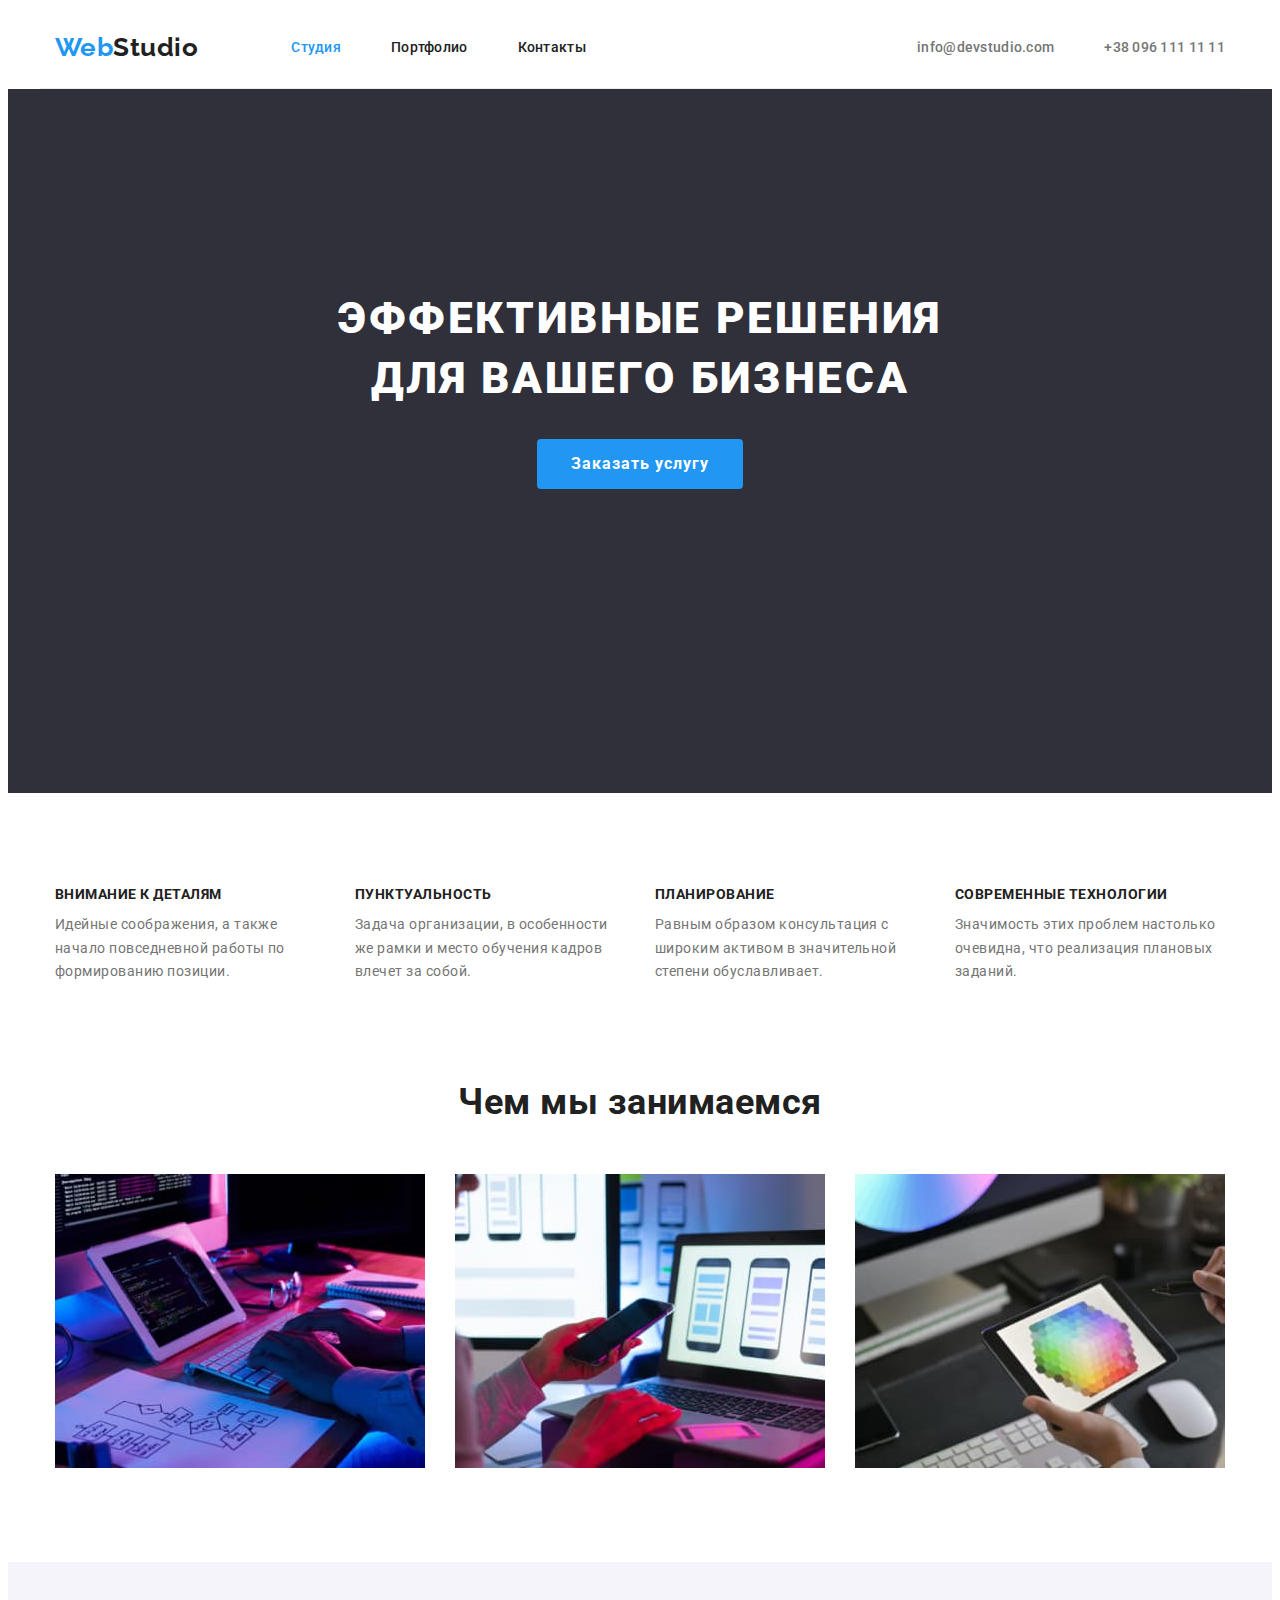
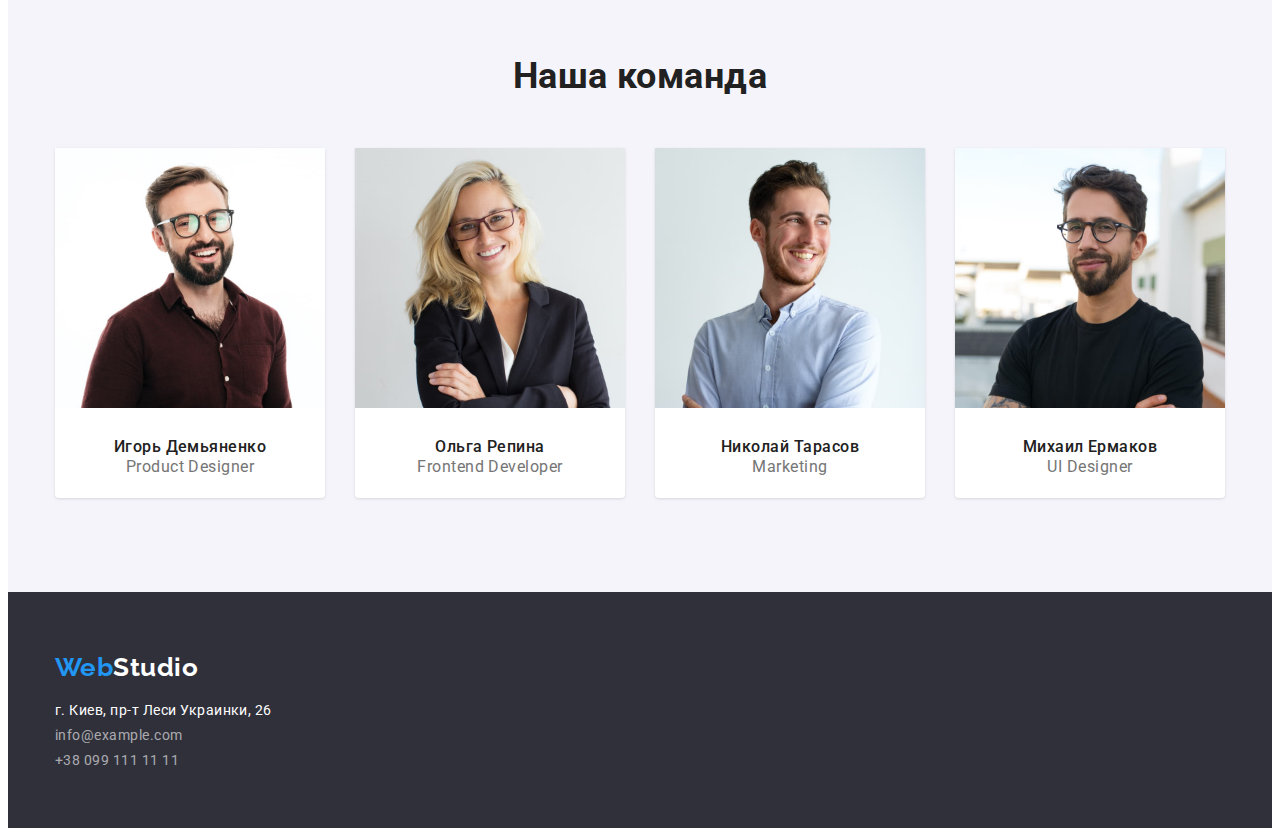
==== index.html @ f2eadd8b "скопіював файли з попередньої  роботи" ====
<!DOCTYPE html>
<html lang="ru">
<head>
    <meta charset="UTF-8">
    <meta http-equiv="X-UA-Compatible" content="IE=edge">
    <meta name="viewport" content="width=device-width, initial-scale=1.0">
    <title>Document</title>
    <link href="https://fonts.googleapis.com/css2?family=Raleway:wght@700&family=Roboto:wght@400;500;700;900&display=swap"
        rel="stylesheet" />
    <link rel="stylesheet" href="node_modules/modern-normalize/modern-normalize.css">       
    <link rel="stylesheet" href="./css/styles.css">

</head>
<body>

    <header>
      <section class="header"> 
          <div class="container container-header">
            <a href="./index.html" class="logo"> <span class="blue-part">Web</span>Studio</a>
            <nav class="nav">
                <ul class="site-nav">
                    <li class="nav-item"><a href="./index.html" class="link current">Студия</a></li>
                    <li class="nav-item"><a href="./portfolio.html" class="link ">Портфолио</a></li>
                    <li class="nav-item"><a href="" class="link ">Контакты</a></li>
            
                </ul>
            </nav>
         <div class="connection"> 
            <ul class="site-link">
                <li class="connection-item"><a href="mailto:info@devstudio.com" class="link">info@devstudio.com</a></li>
                <li class="connection-item"><a href="tel:+380961111111" class="link">+38 096 111 11 11</a></li>
            </ul>
         </div>   
         
          </div> 
     </section>
    </header>

    <main>
        <!--верхній баннер-->
        <section class="hero section">
            <div class="container">
                <h1 class="hero-title title">Эффективные решения для вашего бизнеса</h1>
                <button type="button" class="hero-button">Заказать услугу</button>
            </div>

        </section>

        <!--переваги компанії+невиимий заголовок-->
        <section class="section-preferences section">
            <div class="container-preferences container">
                <h2 class=" visually-hidden "> переваги компанії</h2>
                <ul class="preferences-list">
                    <li class="preferences">
                        <h3 class="title preferences-title">Внимание к деталям</h3>
                        <p class="preferences-text">Идейные соображения, а также начало повседневной работы по формированию позиции.</p>
                    </li>
                    <li class="preferences">
                        <h3 class="title preferences-title">Пунктуальность</h3>
                        <p class="preferences-text">
                            Задача организации, в особенности же рамки и место обучения кадров влечет за собой.
                        </p>
                    </li>
                    <li class="preferences">
                        <h3 class="title preferences-title">Планирование</h3>
                        <p class="preferences-text">
                            Равным образом консультация с широким активом в значительной степени обуславливает.
                        </p>
                    </li>
                    <li class="preferences">
                        <h3 class="title preferences-title">Современные технологии</h3>
                        <p class="preferences-text">
                            Значимость этих проблем настолько очевидна, что реализация плановых заданий.
                        </p>
                    </li>
                </ul>
            </div>
          
            
        </section>

        <!--чим займаємося-->
        <section class="works section">
           <div class="container works-container">
                <h2 class="section-title title works-title">Чем мы занимаемся</h2>
                <ul class="works-list">
                
                    <li class="works-foto"><img src="./images/bd(4).jpg" alt="бекенд розработка" width="370"></li>
                    <li class="works-foto"><img src="./images/fd(1).jpg" alt="фронтенд розработка" width="370"></li>
                    <li class="works-foto"><img src="./images/wd.jpg" alt="веб дизайн" width="370"></li>
                
                </ul>
           </div>
        </section>

        <!--наша команда-->
        <section class="section our-team">
            <div class="container team-container">
                <h2 class="section-title title">Наша команда</h2>
                <ul class="team-list">
                    <li class="co-worker">
                        <img src="./images/was-img(1).jpg" alt="Игорь Демьяненко" width="270">
                        <h3 class="name title">Игорь Демьяненко</h3>
                        <p class="position" lang="en">Product Designer</p>
                    </li>
                    <li class="co-worker">
                        <img src="./images/was-img-7(1).jpg" alt="Ольга Репина" width="270">
                        <h3 class="name title">Ольга Репина</h3>
                        <p class="position" lang="en">Frontend Developer</p>
                
                    </li>
                    <li class="co-worker">
                        <img src="./images/was-mg-8(1).jpg" alt="Николай Тарасов" width="270">
                        <h3 class="name title">Николай Тарасов</h3>
                        <p class="position" lang="en">Marketing</p>
                
                    </li>
                    <li class="co-worker">
                        <img src="./images/was-img-9(1).jpg" alt="Михаил Ермаков" width="270">
                        <h3 class="name title">Михаил Ермаков</h3>
                        <p class="position" lang="en">UI Designer </p>
                    </li>
                
                </ul>
            </div>
        </section>

    </main>

    <footer class="footer">
       <div class="container footer-container">
            <a href="./index.html" class="footer-logo logo"> <span class="blue-part">Web</span>Studio</a>
            <address class="address">
                <p class="kuyiv-address">г. Киев, пр-т Леси Украинки, 26</p>
                <a href="mailto:info@example.com" class="link">info@example.com</a>
                <a href="tel:+380991111111" class="link tell-link">+38 099 111 11 11</a>
            </address>
       </div>

    </footer>
</body>

</html>
---- css/styles.css ----
html {
    box-sizing: border-box;
}


*,
*::before,
*::after {
    box-sizing: inherit;
}


:root {
    --primary-text-color: #757575;
    --section-title-color: #212121;
    --accent-color: #2196F3;
    --white-color: #ffffff;
    --fotter-link: rgba(255, 255, 255, 0.6);


}
  
/* --------RESET------- */

p,
h1,
h2,
h3,
h4,
h5,
h6 {
    margin: 0;
}

ul, ol {
    padding-left: 0;
    margin: 0;
}

img {
    display: block;
}

/* ----------загальні--------- */


body {

    color:var(--primary-text-color) ;
    font-family: 'Roboto', sans-serif;
    letter-spacing: 0.03em;   
}

.container {
    width: 1200px;
    padding-left: 15px;
    padding-right: 15px;
    margin: 0 auto;
}

.title {
    color:var(--section-title-color);
    ;

}

.hero-title,
.preferences-title {
    text-transform: uppercase;
}



.section-title {
    height: 42px;
    margin-bottom: 50px;
        font-weight: 700;
        font-size: 36px;
        line-height: 1.16;
        text-align: center;
    
        color:var(--section-title-color)
}

ul {
    list-style: none;
} 

.link {
    text-decoration: none;
}

.section {

    padding-top: 94px;
}

/* heder */
/* логотип */



.container-header {

    display: flex;
      border-bottom: 1px solid #ECECEC;
    
}

.header {
    background: #FFFFFF;

}

.logo {
    margin-right: 93px;
    padding-top:24px ;
   

    font-family: 'Raleway', sans-serif;
        font-weight: 700;
        font-size: 26px;
        line-height: 1.19;
        color: var(--section-title-color);
        text-decoration: none;
}
.logo .blue-part,
.footer-logo .blue-part {
    color: var(--accent-color);
}

.footer-logo {
    font-family: 'Raleway', sans-serif;
        font-weight: 700;
        font-size: 26px;
        line-height: 1, 19;
        color: var(--white-color);
        text-decoration: none;
}

/* site naw */

.nav-item:not(:last-child),
.connection-item:not(:last-child)   {
    margin-right: 50px;
}




.site-nav .link {
    color: var(--section-title-color);

}



.site-nav .link:hover,
 .site-nav .link:focus {
    color: var(--accent-color);
 }
 .site-link .link,
 .site-nav .link {
     display: inline-block;
     padding-top: 32px;
     padding-bottom: 32px;

 }



/* посилання у шапці  */
.site-link .link {
color: var(--primary-text-color);
}

.site-link .link:hover,
.site-link .link:focus {
color:var(--accent-color);
} 

.connection {
    margin-left: auto;
}

/* спільне для усіх посилань шапки */
.site-link,
.site-nav {
    font-family: 'Roboto';
        font-weight: 500;
        font-size: 14px;
        line-height: 1.14;
        letter-spacing: 0.02em; 
         display: flex;


}
/* хедер закрито */


 
/* main */

/* герой */

.hero .container{

 margin-bottom: 94px;

}

.hero {
    padding-top: 200px;
    padding-bottom: 210px;
    text-align: center;
   background: #2F303A;
}

    

.hero-title {
    margin-bottom: 30px;
           font-weight: 900;
        font-size: 44px;
        line-height: 1.36;
        margin: 0 auto;

    max-width: 696px;    
     
}
       
/* button */
.hero .hero-button {
    display: block;
    height: 50px;
    width: 200;
    margin: 0 auto;
    padding: 10px  34px;
        border-radius: 4px;
        font-family: inherit;
        font-weight: 700;
        font-size: 16px;
        line-height: 1.88;
        border: 0;
        background-color: #2196F3; 

        cursor: pointer; 
        margin-top: 30px;  
}


.hero .hero-button:hover,
.hero .hero-button:focus {
    background: #188CE8;
}



 /* cпільне для банера */
 .hero-button,
 .hero-title {
     color: var(--white-color);
     letter-spacing: 0.06em;
  
 } 
 /* герой закрито */

 /* перша секція */

.preferences:not(:last-child) {
    margin-right: 30px;
}


 .preferences-list {
    display: flex;
 }
 
 .section-preferences {

 
 }

 .container-preferences {

 }

 .visually-hidden {
     position: absolute;
     width: 1px;
     height: 1px;
     margin: -1px;
     border: 0;
     padding: 0;

     white-space: nowrap;
     clip-path: inset(100%);
     clip: rect(0 0 0 0);
     overflow: hidden;
 }


.preferences-title {
    height: 16px;
    width: 270px;
    margin-bottom: 10px;
        font-weight: 700;
        font-size: 14px;
        line-height: 1.14;
        color: var(--section-title-color)
}
.preferences-text {
    height: 75px;
    width: 270px;
        font-size: 14px;
        line-height: 1.71;
 }
 /* перша секція закрито */


 /* -----------WORKS--------- */

.works {
 margin-bottom: 94px;
}


.works-list {
     display: flex;

}

.works-foto:not(:last-child) {
     margin-right: 30px;
     
}

.works-title {
    width: 376;

}



/* наша команда */

.co-worker {
    width: 270px;
    background-color: var(--white-color);
    border-bottom-right-radius: 4px;
    border-bottom-left-radius: 4px;
    box-shadow: 0px 2px 1px 0px #00000033;
    
        box-shadow: 0px 1px 1px 0px #00000024;
    
        box-shadow: 0px 1px 3px 0px #0000001F;;

}



.co-worker:not(:last-child) {
    margin-right: 30px;
}

.team-list {
 display: flex;
}

.team-container {

   padding-bottom: 94px;

}

.our-team {
background: #F5F4FA;

}

.name {
        font-weight: 500;
        font-size: 16px;
        line-height: 1.17;
        margin-top: 30px;
        margin-bottom: 10px;
        text-align: center;

}

.position {
        font-size: 16px;
        line-height: 1.17px;
        margin-bottom: 30px;
        text-align: center;

}

/* наша команда end */
/* main end */


/* footer */

.footer-container {
    padding-bottom: 60px;
    padding-top: 60px;
}

.footer {
    background: #2F303A;
}

.address {
    margin-top: 20px;
    color: #ffffff;
}

.kuyiv-address {
    margin-bottom: 9px;
    font-style: normal;
}

.address .link {
    display: block;
    width: 231px;
    color: var(--fotter-link);
    font-style: normal;
}

.tell-link {
    margin-top: 9px;
}

.address-link .link,
.address {
font-size: 14px;


}


/* додатково для портфоліо */
 
/* filter button */

.portfolio-cnt {
   margin-bottom: 94px;

}

.filter {
    display: flex;
    margin: 0 auto;
    justify-content: center;
    flex-basis: calc((100%-30px)3);
}

.card-set {
    display: flex;
    flex-wrap: wrap;
    gap: 30px;
}


.filters:not(:last-child) {
    margin-right: 8px;
}

.filter-button {
    padding: 6px 22px;
    border: 0;
    border-radius: 4px;
    margin-bottom: 50px;


    font-weight: 500;
        font-size: 16px;
        line-height:1.62;
        color: var(--section-title-color);
        cursor: pointer;
        background: #F5F4FA;
}
.filter-button:hover,
.filter-button:focus {
    box-shadow: 0px 2px 2px 0px #0000001F;
    
        box-shadow: 0px 1px 2px 0px #00000014;
    
        box-shadow: 0px 3px 1px 0px #0000001A;

    font-family: inherit;

    color: var(--white-color);
    background-color: var(--accent-color);
}
 /* filter button end */
 
 /* приклади */

 .one-exampl {
     border: 1px solid #EEEEEE;
     width: 370px;
     
 }


.exampls .title {
    padding: 0 0 0 24px;
    font-weight: 700;
        font-size: 18px;
        line-height: 2;
        letter-spacing: 0.06em;
        margin-top: 20px;
} 

.exampls .kind {
    padding: 0 0 0 24px;
        font-size: 16px;
        line-height: 1.87;
        color: var(--primary-text-color);
        margin-bottom: 20px;
        margin-top: 4px;
}


 .address-link .link:hover, 
 .address-link .link:focus {
     color: var(--accent-color);
 }

 /* правкі */
.site-nav .current {
    color: var(--accent-color);
}
.filter .current {
background-color: var(--accent-color);
color: var(--white-color);
}

.exampls .title {

}
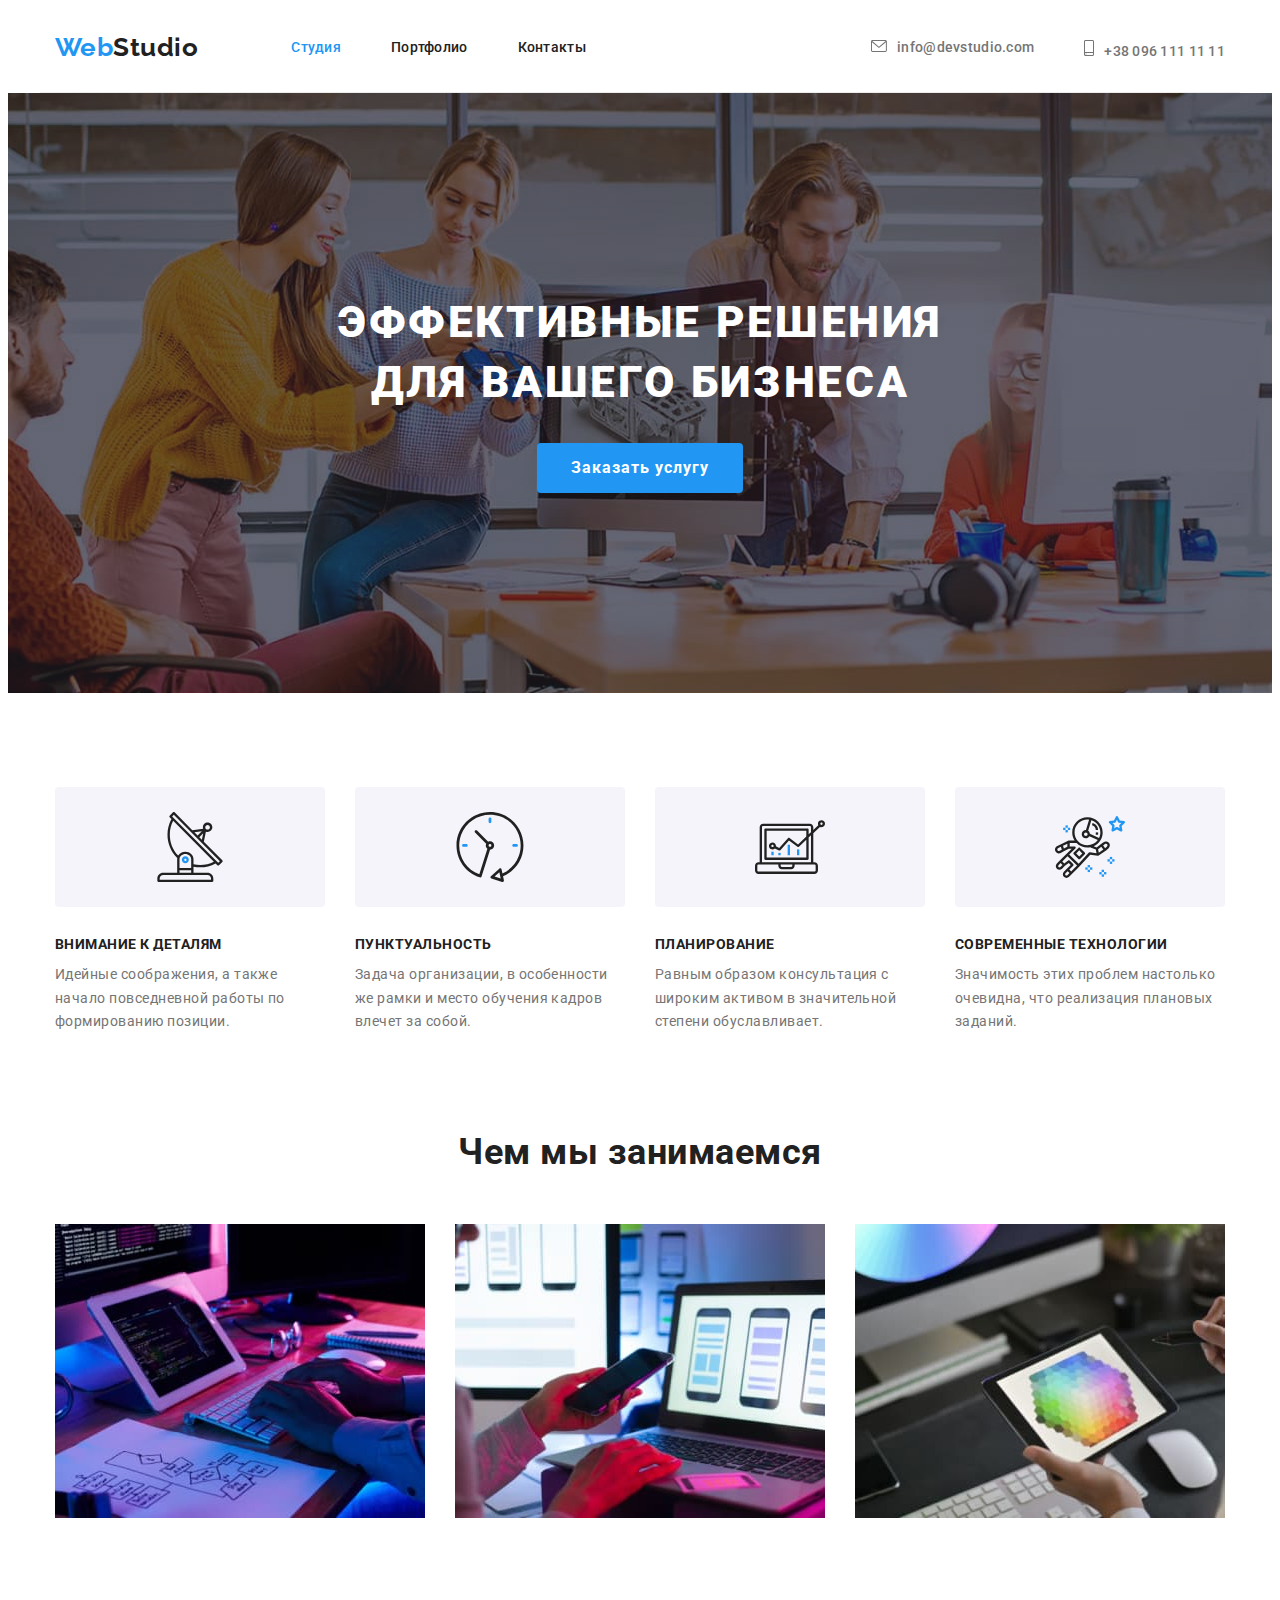
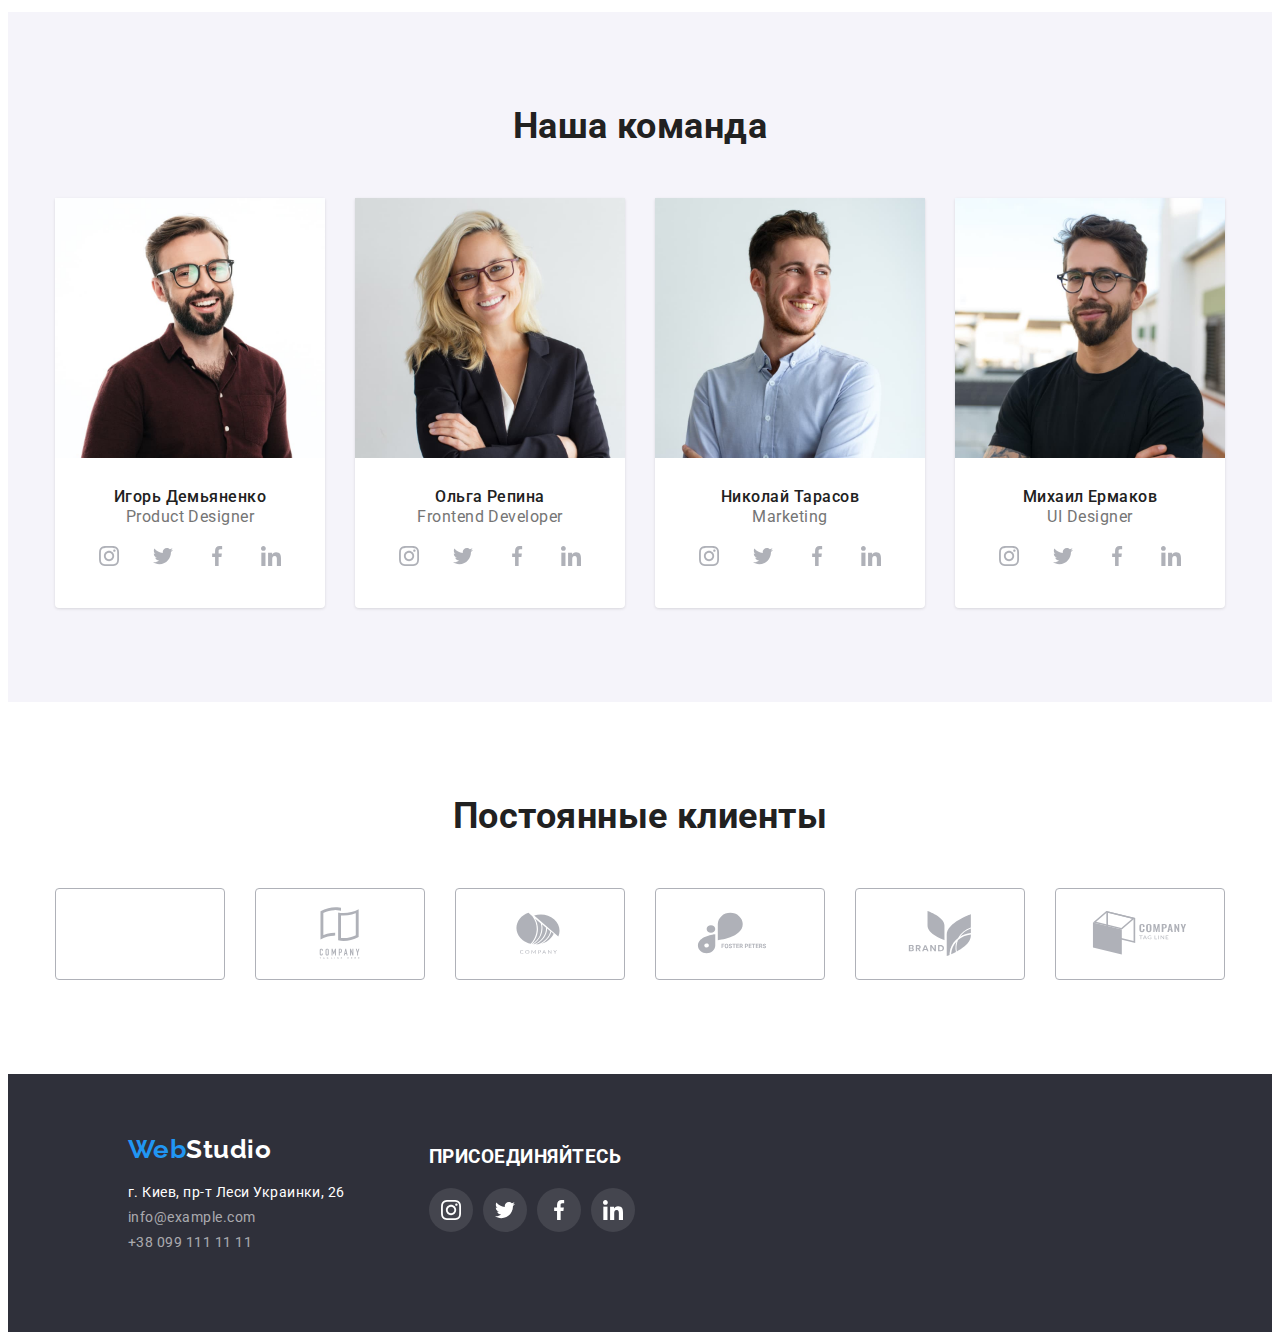
==== commit 53d7948f: "додаав усе шо треба" ====
--- a/index.html
+++ b/index.html
@@ -27,8 +27,13 @@
             </nav>
          <div class="connection"> 
             <ul class="site-link">
-                <li class="connection-item"><a href="mailto:info@devstudio.com" class="link">info@devstudio.com</a></li>
-                <li class="connection-item"><a href="tel:+380961111111" class="link">+38 096 111 11 11</a></li>
+                <li class="connection-item"><a href="mailto:info@devstudio.com" class="link"><svg class="connection-icon" width="16px" height="12px">
+                    <use href="./images/icons&BG/icons.svg#icon-envelope"></use>
+                </svg>info@devstudio.com</a></li>
+                <li class="connection-item"><a href="tel:+380961111111" class="link ">
+                    <svg class="connection-icon" width="10px" height="16px">
+                        <use href="./images/icons&BG/icons.svg#icon-smartphone"></use>
+                    </svg>+38 096 111 11 11</a></li>
             </ul>
          </div>   
          
@@ -52,22 +57,37 @@
                 <h2 class=" visually-hidden "> переваги компанії</h2>
                 <ul class="preferences-list">
                     <li class="preferences">
-                        <h3 class="title preferences-title">Внимание к деталям</h3>
-                        <p class="preferences-text">Идейные соображения, а также начало повседневной работы по формированию позиции.</p>
-                    </li>
+                        <div class="preferences-block">
+                                <div class="pref-img"><svg class="co-worker-soc-icon" width="70px" height="70px">
+                                    <use href="./images/icons&BG/icons.svg#icon-antenna-1"></use>
+                                </svg></div>
+                                <h3 class="title preferences-title">Внимание к деталям</h3>
+                               <p class="preferences-text">Идейные соображения, а также начало повседневной работы по формированию позиции.</p>
+                  
+                        </div>
+                      </li>
                     <li class="preferences">
+                        <div class="pref-img"><svg class="co-worker-soc-icon" width="70px" height="70px">
+                                <use href="./images/icons&BG/icons.svg#icon-clock-1"></use>
+                            </svg></div>
                         <h3 class="title preferences-title">Пунктуальность</h3>
                         <p class="preferences-text">
                             Задача организации, в особенности же рамки и место обучения кадров влечет за собой.
                         </p>
                     </li>
                     <li class="preferences">
+                        <div class="pref-img"><svg class="co-worker-soc-icon" width="70px" height="70px">
+                                <use href="./images/icons&BG/icons.svg#icon-diagram-1"></use>
+                            </svg></div>
                         <h3 class="title preferences-title">Планирование</h3>
                         <p class="preferences-text">
                             Равным образом консультация с широким активом в значительной степени обуславливает.
                         </p>
                     </li>
                     <li class="preferences">
+                        <div class="pref-img"><svg class="co-worker-soc-icon" width="70px" height="70px">
+                            <use href="./images/icons&BG/icons.svg#icon-astronaut-1"></use>
+                        </svg></div>
                         <h3 class="title preferences-title">Современные технологии</h3>
                         <p class="preferences-text">
                             Значимость этих проблем настолько очевидна, что реализация плановых заданий.
@@ -99,36 +119,193 @@
                 <h2 class="section-title title">Наша команда</h2>
                 <ul class="team-list">
                     <li class="co-worker">
-                        <img src="./images/was-img(1).jpg" alt="Игорь Демьяненко" width="270">
-                        <h3 class="name title">Игорь Демьяненко</h3>
-                        <p class="position" lang="en">Product Designer</p>
+                        <div class="co-worker-item">
+                         <img src="./images/was-img(1).jpg" alt="Игорь Демьяненко" width="270">
+                         <h3 class="name title">Игорь Демьяненко</h3>
+                         <p class="position" lang="en">Product Designer</p>
+                         <ul class="co-worker-soc-list">
+                             <li class="co-worker-soc-item">
+                                 <a href="" class="master-soc">
+                                     <svg class="co-worker-soc-icon" width="20px" height="20px">
+                                         <use href="./images/icons&BG/icons.svg#icon-instagram-2-1"></use>
+                                     </svg>
+                                 </a></li>
+                             <li class="co-worker-soc-item">
+                                 <a href="" class="master-soc"> <svg class="co-worker-soc-icon" width="20px" height="20px">
+                                    <use href="./images/icons&BG/icons.svg#icon-twitter-1"></use>
+                                </svg></a></li>
+                             <li class="co-worker-soc-item">
+                                 <a href="" class="master-soc">
+                                    <svg class="co-worker-soc-icon" width="20px" height="20px">
+                                        <use href="./images/icons&BG/icons.svg#icon-facebook-11"></use>
+                                    </svg>
+                                 </a></li>
+                             <li class="co-worker-soc-item">
+                                 <a href="" class="master-soc"><svg class="co-worker-soc-icon" width="20px" height="20px">
+                                    <use href="./images/icons&BG/icons.svg#icon-linkedin-1"></use>
+                                </svg></a></li>
+                         </ul>
+                        </div>
                     </li>
                     <li class="co-worker">
-                        <img src="./images/was-img-7(1).jpg" alt="Ольга Репина" width="270">
-                        <h3 class="name title">Ольга Репина</h3>
-                        <p class="position" lang="en">Frontend Developer</p>
+                        <div class="co-worker-item">
+                            <img src="./images/was-img-7(1).jpg" alt="Ольга Репина" width="270">
+                            <h3 class="name title">Ольга Репина</h3>
+                            <p class="position" lang="en">Frontend Developer</p>
+                            <ul class="co-worker-soc-list">
+                                <li class="co-worker-soc-item">
+                                    <a href="" class="master-soc">
+                                        <svg class="co-worker-soc-icon" width="20px" height="20px">
+                                            <use href="./images/icons&BG/icons.svg#icon-instagram-2-1"></use>
+                                        </svg>
+                                    </a>
+                                </li>
+                                <li class="co-worker-soc-item">
+                                    <a href="" class="master-soc"> <svg class="co-worker-soc-icon" width="20px" height="20px">
+                                            <use href="./images/icons&BG/icons.svg#icon-twitter-1"></use>
+                                        </svg></a>
+                                </li>
+                                <li class="co-worker-soc-item">
+                                    <a href="" class="master-soc"> <svg class="co-worker-soc-icon" width="20px" height="20px">
+                                        <use href="./images/icons&BG/icons.svg#icon-facebook-11"></use>
+                                    </svg></a>
+                                </li>
+                              
+                                <li class="co-worker-soc-item">
+                                    <a href="" class="master-soc"><svg class="co-worker-soc-icon" width="20px" height="20px">
+                                            <use href="./images/icons&BG/icons.svg#icon-linkedin-1"></use>
+                                        </svg></a>
+                                </li>
+                            </ul>
+                        </div>
                 
                     </li>
                     <li class="co-worker">
-                        <img src="./images/was-mg-8(1).jpg" alt="Николай Тарасов" width="270">
-                        <h3 class="name title">Николай Тарасов</h3>
-                        <p class="position" lang="en">Marketing</p>
+                        <div class="co-worker-item">
+                            <img src="./images/was-mg-8(1).jpg" alt="Николай Тарасов" width="270">
+                            <h3 class="name title">Николай Тарасов</h3>
+                            <p class="position" lang="en">Marketing</p>
+                          <ul class="co-worker-soc-list">
+                            <li class="co-worker-soc-item">
+                                <a href="" class="master-soc">
+                                    <svg class="co-worker-soc-icon" width="20px" height="20px">
+                                        <use href="./images/icons&BG/icons.svg#icon-instagram-2-1"></use>
+                                    </svg>
+                                </a>
+                            </li>
+                            <li class="co-worker-soc-item">
+                                <a href="" class="master-soc"> <svg class="co-worker-soc-icon" width="20px" height="20px">
+                                        <use href="./images/icons&BG/icons.svg#icon-twitter-1"></use>
+                                    </svg></a>
+                            </li>
+                            <li class="co-worker-soc-item">
+                                <a href="" class="master-soc"> <svg class="co-worker-soc-icon" width="20px" height="20px">
+                                        <use href="./images/icons&BG/icons.svg#icon-facebook-11"></use>
+                                    </svg></a>
+                            </li>
+                            <li class="co-worker-soc-item">
+                                <a href="" class="master-soc"><svg class="co-worker-soc-icon" width="20px" height="20px">
+                                        <use href="./images/icons&BG/icons.svg#icon-linkedin-1"></use>
+                                    </svg></a>
+                            </li>
+                        </ul>
+                        </div>
                 
                     </li>
                     <li class="co-worker">
-                        <img src="./images/was-img-9(1).jpg" alt="Михаил Ермаков" width="270">
-                        <h3 class="name title">Михаил Ермаков</h3>
-                        <p class="position" lang="en">UI Designer </p>
+                        <div class="co-worker-item">
+                            <img src="./images/was-img-9(1).jpg" alt="Михаил Ермаков" width="270">
+                            <h3 class="name title">Михаил Ермаков</h3>
+                            <p class="position" lang="en">UI Designer </p>
+                            <ul class="co-worker-soc-list">
+                                <li class="co-worker-soc-item">
+                                    <a href="" class="master-soc">
+                                        <svg class="co-worker-soc-icon" width="20px" height="20px">
+                                            <use href="./images/icons&BG/icons.svg#icon-instagram-2-1"></use>
+                                        </svg>
+                                    </a>
+                                </li>
+                                <li class="co-worker-soc-item">
+                                    <a href="" class="master-soc"> <svg class="co-worker-soc-icon" width="20px" height="20px">
+                                            <use href="./images/icons&BG/icons.svg#icon-twitter-1"></use>
+                                        </svg></a>
+                                </li>
+                                <li class="co-worker-soc-item">
+                                    <a href="" class="master-soc"> <svg class="co-worker-soc-icon" width="20px" height="20px">
+                                            <use href="./images/icons&BG/icons.svg#icon-facebook-11"></use>
+                                        </svg></a>
+                                </li>
+                                <li class="co-worker-soc-item">
+                                    <a href="" class="master-soc"><svg class="co-worker-soc-icon" width="20px" height="20px">
+                                            <use href="./images/icons&BG/icons.svg#icon-linkedin-1"></use>
+                                        </svg></a>
+                                </li>
+                            </ul>
+                        </div>
                     </li>
                 
                 </ul>
             </div>
         </section>
 
+
+
+        <section class="regular-costomers">
+            <div class="container customers-container">
+                <h2 class="section-title customer-title">Постоянные клиенты</h2>
+                <ul class="customer-list">
+                    <li class="customer">
+                        <a href="" class="customer-link">
+                            <svg class="customer-icon" width="106px" height="60px">
+                                <use href="./images/icons&BG/icons.svg#icon"></use>
+                            </svg>
+                        </a>
+                    </li>
+                    <li class="customer">
+                        <a href="" class="customer-link">
+                            <svg class="customer-icon" width="106px" height="60px">
+                                <use href="./images/icons&BG/icons.svg#icon-Logo-1"></use>
+                            </svg>
+                        </a>
+                    </li>
+                    <li class="customer">
+                        <a href="" class="customer-link">
+                            <svg class="customer-icon" width="106px" height="60px">
+                                <use href="./images/icons&BG/icons.svg#icon-Logo-2"></use>
+                            </svg>
+                        </a>
+                    </li>
+                    <li class="customer">
+                        <a href="" class="customer-link">
+                            <svg class="customer-icon" width="106px" height="60px">
+                                <use href="./images/icons&BG/icons.svg#icon-Logo-3"></use>
+                            </svg>
+                        </a>
+                    </li>
+                    <li class="customer">
+                        <a href="" class="customer-link">
+                            <svg class="customer-icon" width="106px" height="60px">
+                                <use href="./images/icons&BG/icons.svg#icon-Logo-4"></use>
+                            </svg>
+                        </a>
+                    </li>
+                    <li class="customer">
+                        <a href="" class="customer-link">
+                            <svg class="customer-icon" width="106px" height="60px">
+                                <use href="./images/icons&BG/icons.svg#icon-Logo-5"></use>
+                            </svg>
+                        </a>
+                    </li>
+                   
+                </ul>
+
+            </div>
+        </section>
+
     </main>
 
     <footer class="footer">
-       <div class="container footer-container">
+       <div class=" footer-container">
             <a href="./index.html" class="footer-logo logo"> <span class="blue-part">Web</span>Studio</a>
             <address class="address">
                 <p class="kuyiv-address">г. Киев, пр-т Леси Украинки, 26</p>
@@ -137,7 +314,40 @@
             </address>
        </div>
 
-    </footer>
+       <div class="join-container "> 
+
+        <h3 class="join-title">присоединяйтесь</h3>
+
+        <ul class="soc-list">
+            <li class="soc-item">
+                <a href="" class=" soc">
+                    <svg class="co-worker-soc-icon soc-icon" width="20px" height="20px">
+                        <use href="./images/icons&BG/icons.svg#icon-instagram-2-1"></use>
+                    </svg>
+                </a>
+            </li>
+            <li class="co-worker-soc-item">
+                <a href="" class="soc"> <svg class="co-worker-soc-icon" width="20px" height="20px">
+                        <use href="./images/icons&BG/icons.svg#icon-twitter-1"></use>
+                    </svg></a>
+            </li>
+            <li class="co-worker-soc-item">
+                <a href="" class="soc">
+                    <svg class="co-worker-soc-icon" width="20px" height="20px">
+                        <use href="./images/icons&BG/icons.svg#icon-facebook-11"></use>
+                    </svg>
+                </a>
+            </li>
+            <li class="co-worker-soc-item">
+                <a href="" class="soc"><svg class="co-worker-soc-icon" width="20px" height="20px">
+                        <use href="./images/icons&BG/icons.svg#icon-linkedin-1"></use>
+                    </svg></a>
+            </li>
+        </ul>
+
+       </div>
+
+                </footer>
 </body>
 
 </html>--- a/css/styles.css
+++ b/css/styles.css
@@ -11,6 +11,7 @@
 
 
 :root {
+    --icon-silver--:#AFB1B8;
     --primary-text-color: #757575;
     --section-title-color: #212121;
     --accent-color: #2196F3;
@@ -64,6 +65,8 @@
 
 }
 
+
+.join-title,
 .hero-title,
 .preferences-title {
     text-transform: uppercase;
@@ -170,11 +173,18 @@
 
 
 /* посилання у шапці  */
+
+.connection-icon {
+    margin-right: 10px;
+    fill: currentColor;
+}
+
+
 .site-link .link {
 color: var(--primary-text-color);
 }
 
-.site-link .link:hover,
+.connection-item .link:hover,
 .site-link .link:focus {
 color:var(--accent-color);
 } 
@@ -205,15 +215,19 @@
 
 .hero .container{
 
- margin-bottom: 94px;
+ /* margin-bottom: ; */
 
 }
 
 .hero {
+    background-image:linear-gradient(rgba(47, 48, 58, 0.4), rgba(47, 48, 58, 0.4)), url(../images/icons&BG/Img-bg-hero.jpg);
+    background-position: center;
+    background-repeat: no-repeat;
+    background-position: center;
     padding-top: 200px;
-    padding-bottom: 210px;
+    padding-bottom: 200px;
     text-align: center;
-   background: #2F303A;
+   /* background: #2F303A; */
 }
 
     
@@ -315,6 +329,18 @@
         font-size: 14px;
         line-height: 1.71;
  }
+
+ .pref-img  {
+     width: 270px;
+     height: 120px;
+     padding: 25px 100px;
+    background: #F5F4FA;
+    margin-bottom: 30px;
+    border-radius: 4px;
+     
+ }
+
+
  /* перша секція закрито */
 
 
@@ -391,24 +417,113 @@
 .position {
         font-size: 16px;
         line-height: 1.17px;
-        margin-bottom: 30px;
+        margin-bottom: 16px;
         text-align: center;
 
 }
 
 /* наша команда end */
+
+
+
+/* ---------customers-------- */
+
+
+
+
+
+
+.customer {
+    width: 170px;
+    height: 92px;
+    border: 1px solid #AFB1B8;
+        border-radius: 4px;
+        align-content: center;
+    justify-content: center;
+    display: flex;
+}
+
+.customer:not(:last-child) {
+    margin-right: 30px;
+}
+
+
+.customer-list {
+    
+    display: flex;
+    margin-bottom: 94px;
+}
+
+
+.customer:hover,
+.customer:focus
+ {
+    border: 1px solid var(--accent-color);
+}
+
+.customer-link:hover,
+.customer-link:focus {
+    color: var(--accent-color);
+    border: var(--accent-color);
+}
+
+.customer-link {
+    
+    align-items: center;
+    
+        justify-content: center;
+        display: flex;
+    color: var(--icon-silver--);
+}
+
+.customer-icon {
+   
+   
+    fill: currentColor;
+}
+
+
+
 /* main end */
 
 
 /* footer */
 
+.soc {
+            width: 44px;
+            height: 44px;
+            border-radius: 50%;
+            display: flex;
+            align-items: center;
+            justify-content: center;
+            color:var(--white-color);
+            background-color: rgba(255, 255, 255, 0.1);
+    
+        }
+ 
+        
+.soc:hover,
+.soc:focus {
+    background-color: var(--accent-color);
+}
+
+.soc-item:not(:last-child) {
+    margin-right: 10px;
+}
+
+
+
 .footer-container {
+    width: 231px;
     padding-bottom: 60px;
     padding-top: 60px;
+    margin-left: 120px;
+    margin-right: 70px;
 }
 
 .footer {
     background: #2F303A;
+    display: flex;
 }
 
 .address {
@@ -435,9 +550,44 @@
 .address-link .link,
 .address {
 font-size: 14px;
-
-
-}
+}
+
+.soc-list {
+    display: flex;
+}
+
+.join-container {
+    margin-bottom: 100px;
+    margin-top: 72px;
+}
+
+
+.join-title {
+    font-weight: 700;
+    font-size: 14;
+    height: 1.14;
+    text-align: left;
+    margin-bottom: 20px;
+    
+    color: var(--white-color);
+     /* Font size: 14px;
+      Line height: 16px; 
+      Align: Left; */
+}
+
+
+
+
+
+/* ------постійні клієнти------- */
+
+
+.customer-title {
+    margin-top: 94px;
+}
+
+
+
 
 
 /* додатково для портфоліо */
@@ -502,6 +652,16 @@
      border: 1px solid #EEEEEE;
      width: 370px;
      
+ }
+
+
+ .one-exampl:hover,
+ .one-exampl:focus {
+    box-shadow: 1px 4px 6px 0px #00000029;
+    
+        box-shadow: 0px 4px 4px 0px #0000000F;
+    
+        box-shadow: 0px 1px 1px 0px #0000001F;
  }
 
 
@@ -540,4 +700,49 @@
 
 .exampls .title {
 
-}+}
+
+
+
+/* ---------ICONS-------- */
+
+.master-soc {
+    width: 44px;
+    height: 44px;
+    border-radius: 50%;
+    display: flex;
+    align-items: center;
+    justify-content: center;
+    color: var(--icon-silver--);
+    
+
+}
+
+
+
+
+.co-worker-soc-icon {
+    fill: currentColor;
+}
+
+.master-soc:hover,
+.master-soc:focus {
+    background-color: var(--accent-color);
+    color: var(--white-color);
+}
+
+
+
+.co-worker-soc-list {
+    display: flex;
+    justify-content: center;
+    margin-bottom: 30px; 
+}
+
+.co-worker-soc-item:not(:last-child) {
+    margin-right: 10px;
+}
+
+
+/* -------header icins-------- */
+
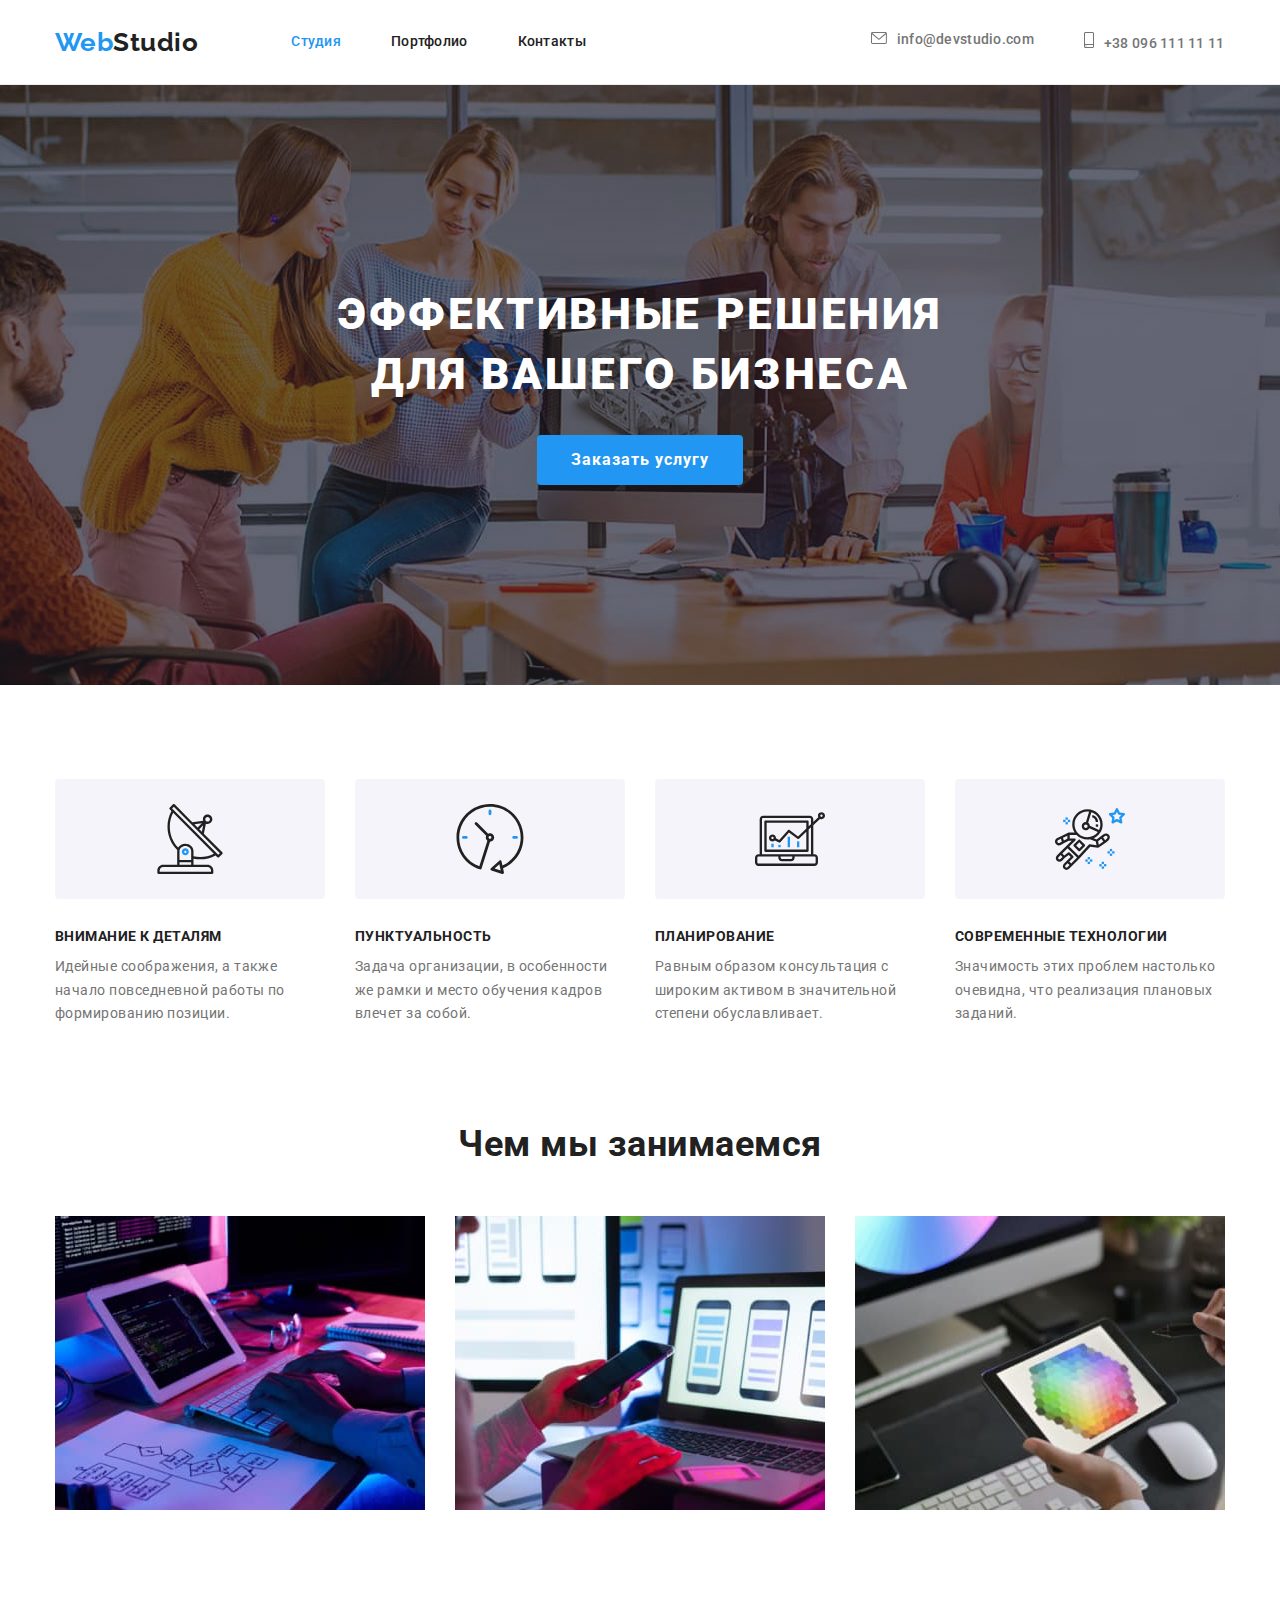
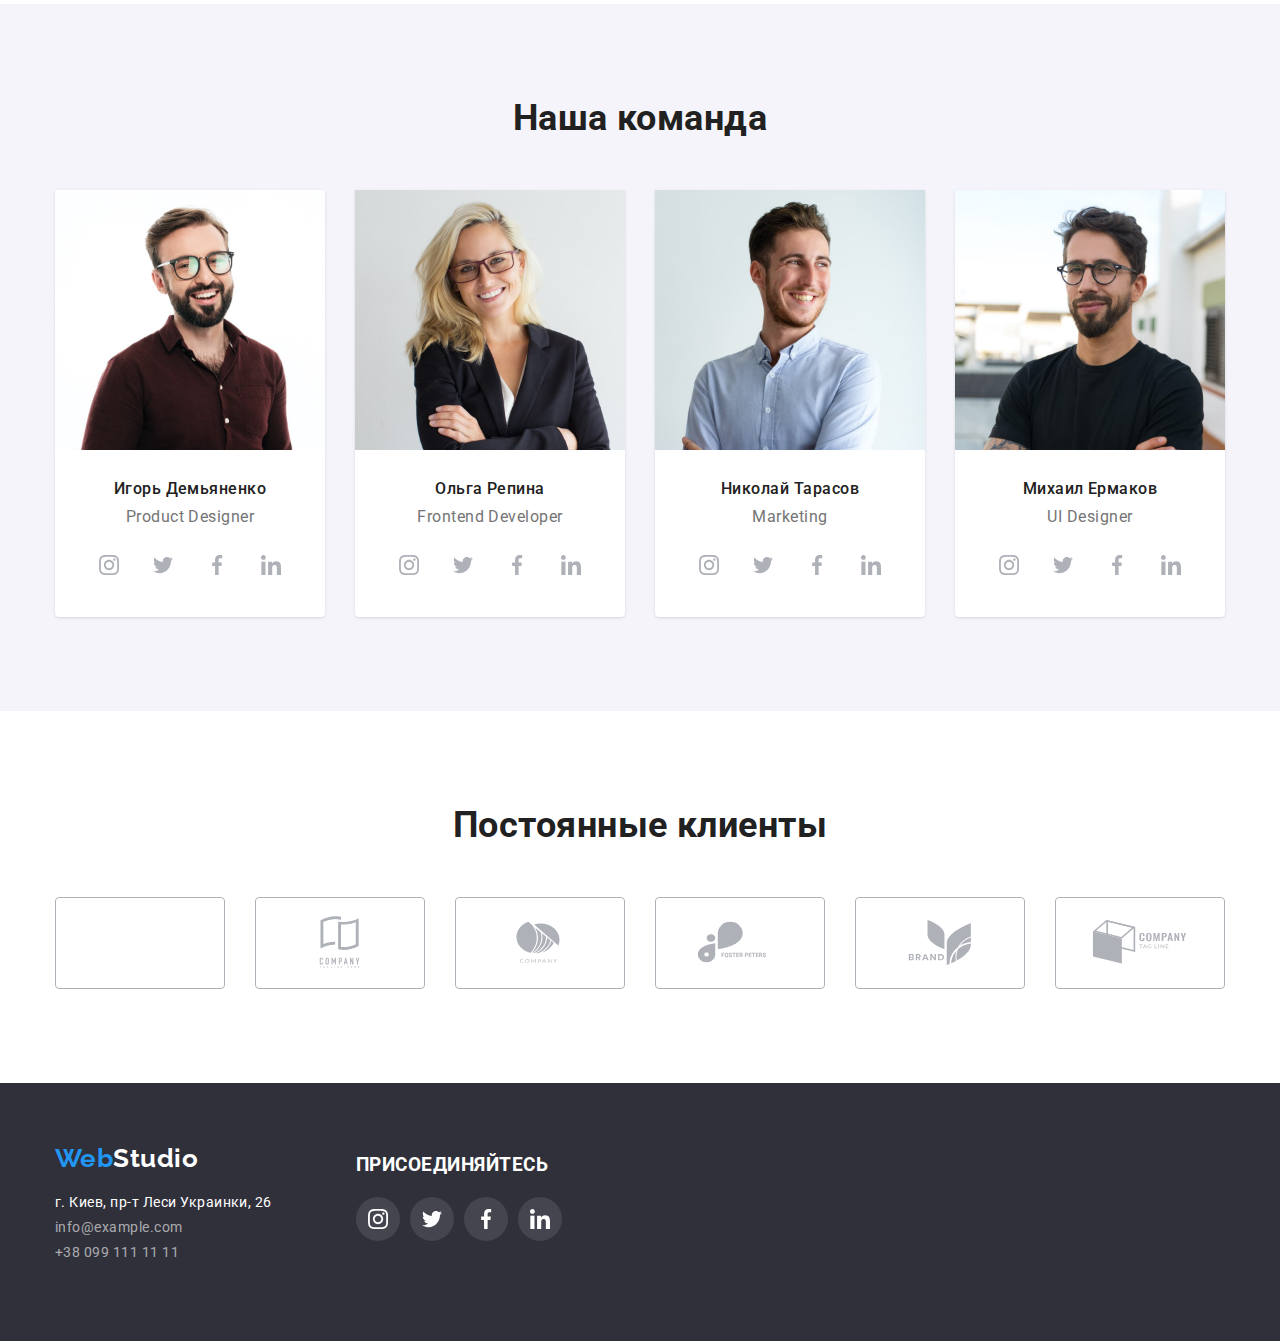
==== commit f869e923: "правки з 3роботи" ====
--- a/index.html
+++ b/index.html
@@ -7,7 +7,7 @@
     <title>Document</title>
     <link href="https://fonts.googleapis.com/css2?family=Raleway:wght@700&family=Roboto:wght@400;500;700;900&display=swap"
         rel="stylesheet" />
-    <link rel="stylesheet" href="node_modules/modern-normalize/modern-normalize.css">       
+    <link rel="stylesheet" href="https://cdnjs.cloudflare.com/ajax/libs/modern-normalize/1.0.0/modern-normalize.min.css" />
     <link rel="stylesheet" href="./css/styles.css">
 
 </head>
@@ -119,39 +119,11 @@
                 <h2 class="section-title title">Наша команда</h2>
                 <ul class="team-list">
                     <li class="co-worker">
-                        <div class="co-worker-item">
+                        
                          <img src="./images/was-img(1).jpg" alt="Игорь Демьяненко" width="270">
-                         <h3 class="name title">Игорь Демьяненко</h3>
-                         <p class="position" lang="en">Product Designer</p>
-                         <ul class="co-worker-soc-list">
-                             <li class="co-worker-soc-item">
-                                 <a href="" class="master-soc">
-                                     <svg class="co-worker-soc-icon" width="20px" height="20px">
-                                         <use href="./images/icons&BG/icons.svg#icon-instagram-2-1"></use>
-                                     </svg>
-                                 </a></li>
-                             <li class="co-worker-soc-item">
-                                 <a href="" class="master-soc"> <svg class="co-worker-soc-icon" width="20px" height="20px">
-                                    <use href="./images/icons&BG/icons.svg#icon-twitter-1"></use>
-                                </svg></a></li>
-                             <li class="co-worker-soc-item">
-                                 <a href="" class="master-soc">
-                                    <svg class="co-worker-soc-icon" width="20px" height="20px">
-                                        <use href="./images/icons&BG/icons.svg#icon-facebook-11"></use>
-                                    </svg>
-                                 </a></li>
-                             <li class="co-worker-soc-item">
-                                 <a href="" class="master-soc"><svg class="co-worker-soc-icon" width="20px" height="20px">
-                                    <use href="./images/icons&BG/icons.svg#icon-linkedin-1"></use>
-                                </svg></a></li>
-                         </ul>
-                        </div>
-                    </li>
-                    <li class="co-worker">
-                        <div class="co-worker-item">
-                            <img src="./images/was-img-7(1).jpg" alt="Ольга Репина" width="270">
-                            <h3 class="name title">Ольга Репина</h3>
-                            <p class="position" lang="en">Frontend Developer</p>
+                        <div class="co-worker-info">
+                            <h3 class="name title">Игорь Демьяненко</h3>
+                            <p class="position" lang="en">Product Designer</p>
                             <ul class="co-worker-soc-list">
                                 <li class="co-worker-soc-item">
                                     <a href="" class="master-soc">
@@ -166,6 +138,42 @@
                                         </svg></a>
                                 </li>
                                 <li class="co-worker-soc-item">
+                                    <a href="" class="master-soc">
+                                        <svg class="co-worker-soc-icon" width="20px" height="20px">
+                                            <use href="./images/icons&BG/icons.svg#icon-facebook-11"></use>
+                                        </svg>
+                                    </a>
+                                </li>
+                                <li class="co-worker-soc-item">
+                                    <a href="" class="master-soc"><svg class="co-worker-soc-icon" width="20px" height="20px">
+                                            <use href="./images/icons&BG/icons.svg#icon-linkedin-1"></use>
+                                        </svg></a>
+                                </li>
+                            </ul>
+
+                        </div>
+                        
+                    </li>
+                    <li class="co-worker">
+                        
+                            <img src="./images/was-img-7(1).jpg" alt="Ольга Репина" width="270">
+                            <div class="co-worker-info">
+                                <h3 class="name title">Ольга Репина</h3>
+                            <p class="position" lang="en">Frontend Developer</p>
+                            <ul class="co-worker-soc-list">
+                                <li class="co-worker-soc-item">
+                                    <a href="" class="master-soc">
+                                        <svg class="co-worker-soc-icon" width="20px" height="20px">
+                                            <use href="./images/icons&BG/icons.svg#icon-instagram-2-1"></use>
+                                        </svg>
+                                    </a>
+                                </li>
+                                <li class="co-worker-soc-item">
+                                    <a href="" class="master-soc"> <svg class="co-worker-soc-icon" width="20px" height="20px">
+                                            <use href="./images/icons&BG/icons.svg#icon-twitter-1"></use>
+                                        </svg></a>
+                                </li>
+                                <li class="co-worker-soc-item">
                                     <a href="" class="master-soc"> <svg class="co-worker-soc-icon" width="20px" height="20px">
                                         <use href="./images/icons&BG/icons.svg#icon-facebook-11"></use>
                                     </svg></a>
@@ -177,13 +185,16 @@
                                         </svg></a>
                                 </li>
                             </ul>
-                        </div>
+                            </div>
+                            
+                        
                 
                     </li>
                     <li class="co-worker">
-                        <div class="co-worker-item">
+                        
                             <img src="./images/was-mg-8(1).jpg" alt="Николай Тарасов" width="270">
-                            <h3 class="name title">Николай Тарасов</h3>
+                            <div class="co-worker-info">
+                                    <h3 class="name title">Николай Тарасов</h3>
                             <p class="position" lang="en">Marketing</p>
                           <ul class="co-worker-soc-list">
                             <li class="co-worker-soc-item">
@@ -209,13 +220,18 @@
                                     </svg></a>
                             </li>
                         </ul>
-                        </div>
+
+
+                            </div>
+                            
+                        
                 
                     </li>
                     <li class="co-worker">
-                        <div class="co-worker-item">
+                        
                             <img src="./images/was-img-9(1).jpg" alt="Михаил Ермаков" width="270">
-                            <h3 class="name title">Михаил Ермаков</h3>
+                            <div class="co-worker-info">
+                                           <h3 class="name title">Михаил Ермаков</h3>
                             <p class="position" lang="en">UI Designer </p>
                             <ul class="co-worker-soc-list">
                                 <li class="co-worker-soc-item">
@@ -241,7 +257,9 @@
                                         </svg></a>
                                 </li>
                             </ul>
-                        </div>
+                            </div>
+                            
+                        
                     </li>
                 
                 </ul>
@@ -305,49 +323,56 @@
     </main>
 
     <footer class="footer">
-       <div class=" footer-container">
-            <a href="./index.html" class="footer-logo logo"> <span class="blue-part">Web</span>Studio</a>
-            <address class="address">
-                <p class="kuyiv-address">г. Киев, пр-т Леси Украинки, 26</p>
-                <a href="mailto:info@example.com" class="link">info@example.com</a>
-                <a href="tel:+380991111111" class="link tell-link">+38 099 111 11 11</a>
-            </address>
-       </div>
-
-       <div class="join-container "> 
-
-        <h3 class="join-title">присоединяйтесь</h3>
-
-        <ul class="soc-list">
-            <li class="soc-item">
-                <a href="" class=" soc">
-                    <svg class="co-worker-soc-icon soc-icon" width="20px" height="20px">
-                        <use href="./images/icons&BG/icons.svg#icon-instagram-2-1"></use>
-                    </svg>
-                </a>
-            </li>
-            <li class="co-worker-soc-item">
-                <a href="" class="soc"> <svg class="co-worker-soc-icon" width="20px" height="20px">
-                        <use href="./images/icons&BG/icons.svg#icon-twitter-1"></use>
-                    </svg></a>
-            </li>
-            <li class="co-worker-soc-item">
-                <a href="" class="soc">
-                    <svg class="co-worker-soc-icon" width="20px" height="20px">
-                        <use href="./images/icons&BG/icons.svg#icon-facebook-11"></use>
-                    </svg>
-                </a>
-            </li>
-            <li class="co-worker-soc-item">
-                <a href="" class="soc"><svg class="co-worker-soc-icon" width="20px" height="20px">
-                        <use href="./images/icons&BG/icons.svg#icon-linkedin-1"></use>
-                    </svg></a>
-            </li>
-        </ul>
-
-       </div>
-
-                </footer>
+        <div class="footer-containers container">
+            <div class=" footer-container">
+                <a href="./index.html" class="footer-logo logo"> <span class="blue-part">Web</span>Studio</a>
+                <address class="address">
+                    <p class="kuyiv-address">г. Киев, пр-т Леси Украинки, 26</p>
+                    <a href="mailto:info@example.com" class="link">info@example.com</a>
+                    <a href="tel:+380991111111" class="link tell-link">+38 099 111 11 11</a>
+                </address>
+            </div>
+            
+            <div class="join-container ">
+            
+                <h3 class="join-title">присоединяйтесь</h3>
+            
+                <ul class="soc-list">
+                    <li class="soc-item">
+                        <a href="" class=" soc">
+                            <svg class="co-worker-soc-icon soc-icon" width="20px" height="20px">
+                                <use href="./images/icons&BG/icons.svg#icon-instagram-2-1"></use>
+                            </svg>
+                        </a>
+                    </li>
+                    <li class="co-worker-soc-item">
+                        <a href="" class="soc"> <svg class="co-worker-soc-icon" width="20px" height="20px">
+                                <use href="./images/icons&BG/icons.svg#icon-twitter-1"></use>
+                            </svg></a>
+                    </li>
+                    <li class="co-worker-soc-item">
+                        <a href="" class="soc">
+                            <svg class="co-worker-soc-icon" width="20px" height="20px">
+                                <use href="./images/icons&BG/icons.svg#icon-facebook-11"></use>
+                            </svg>
+                        </a>
+                    </li>
+                    <li class="co-worker-soc-item">
+                        <a href="" class="soc"><svg class="co-worker-soc-icon" width="20px" height="20px">
+                                <use href="./images/icons&BG/icons.svg#icon-linkedin-1"></use>
+                            </svg></a>
+                    </li>
+                </ul>
+            
+            </div>
+        </div>
+      
+
+
+    
+
+
+    </footer>
 </body>
 
 </html>--- a/css/styles.css
+++ b/css/styles.css
@@ -106,18 +106,19 @@
 .container-header {
 
     display: flex;
-      border-bottom: 1px solid #ECECEC;
-    
-}
-
-.header {
+      
+    align-items: center;
+}
+
+header {
     background: #FFFFFF;
+    border-bottom: 1px solid #ECECEC;
 
 }
 
 .logo {
     margin-right: 93px;
-    padding-top:24px ;
+    
    
 
     font-family: 'Raleway', sans-serif;
@@ -179,6 +180,10 @@
     fill: currentColor;
 }
 
+.site-link {
+    margin-left: 285px;
+}
+
 
 .site-link .link {
 color: var(--primary-text-color);
@@ -189,14 +194,11 @@
 color:var(--accent-color);
 } 
 
-.connection {
-    margin-left: auto;
-}
+
 
 /* спільне для усіх посилань шапки */
 .site-link,
 .site-nav {
-    font-family: 'Roboto';
         font-weight: 500;
         font-size: 14px;
         line-height: 1.14;
@@ -404,11 +406,15 @@
 
 }
 
+.co-worker-info {
+    margin-bottom: 30px;
+    margin-top: 30px;
+}
+
 .name {
         font-weight: 500;
         font-size: 16px;
         line-height: 1.17;
-        margin-top: 30px;
         margin-bottom: 10px;
         text-align: center;
 
@@ -416,7 +422,7 @@
 
 .position {
         font-size: 16px;
-        line-height: 1.17px;
+        line-height: 1.17;
         margin-bottom: 16px;
         text-align: center;
 
@@ -428,6 +434,15 @@
 
 /* ---------customers-------- */
 
+.customer-title {
+    
+}
+
+.customers-container {
+    padding-top: 94px;
+    padding-bottom: 94px;
+
+}
 
 
 
@@ -451,7 +466,7 @@
 .customer-list {
     
     display: flex;
-    margin-bottom: 94px;
+    
 }
 
 
@@ -512,12 +527,16 @@
 }
 
 
+.footer-containers {
+    display: flex;
+}
+
+
 
 .footer-container {
     width: 231px;
     padding-bottom: 60px;
     padding-top: 60px;
-    margin-left: 120px;
     margin-right: 70px;
 }
 
@@ -582,9 +601,7 @@
 /* ------постійні клієнти------- */
 
 
-.customer-title {
-    margin-top: 94px;
-}
+
 
 
 
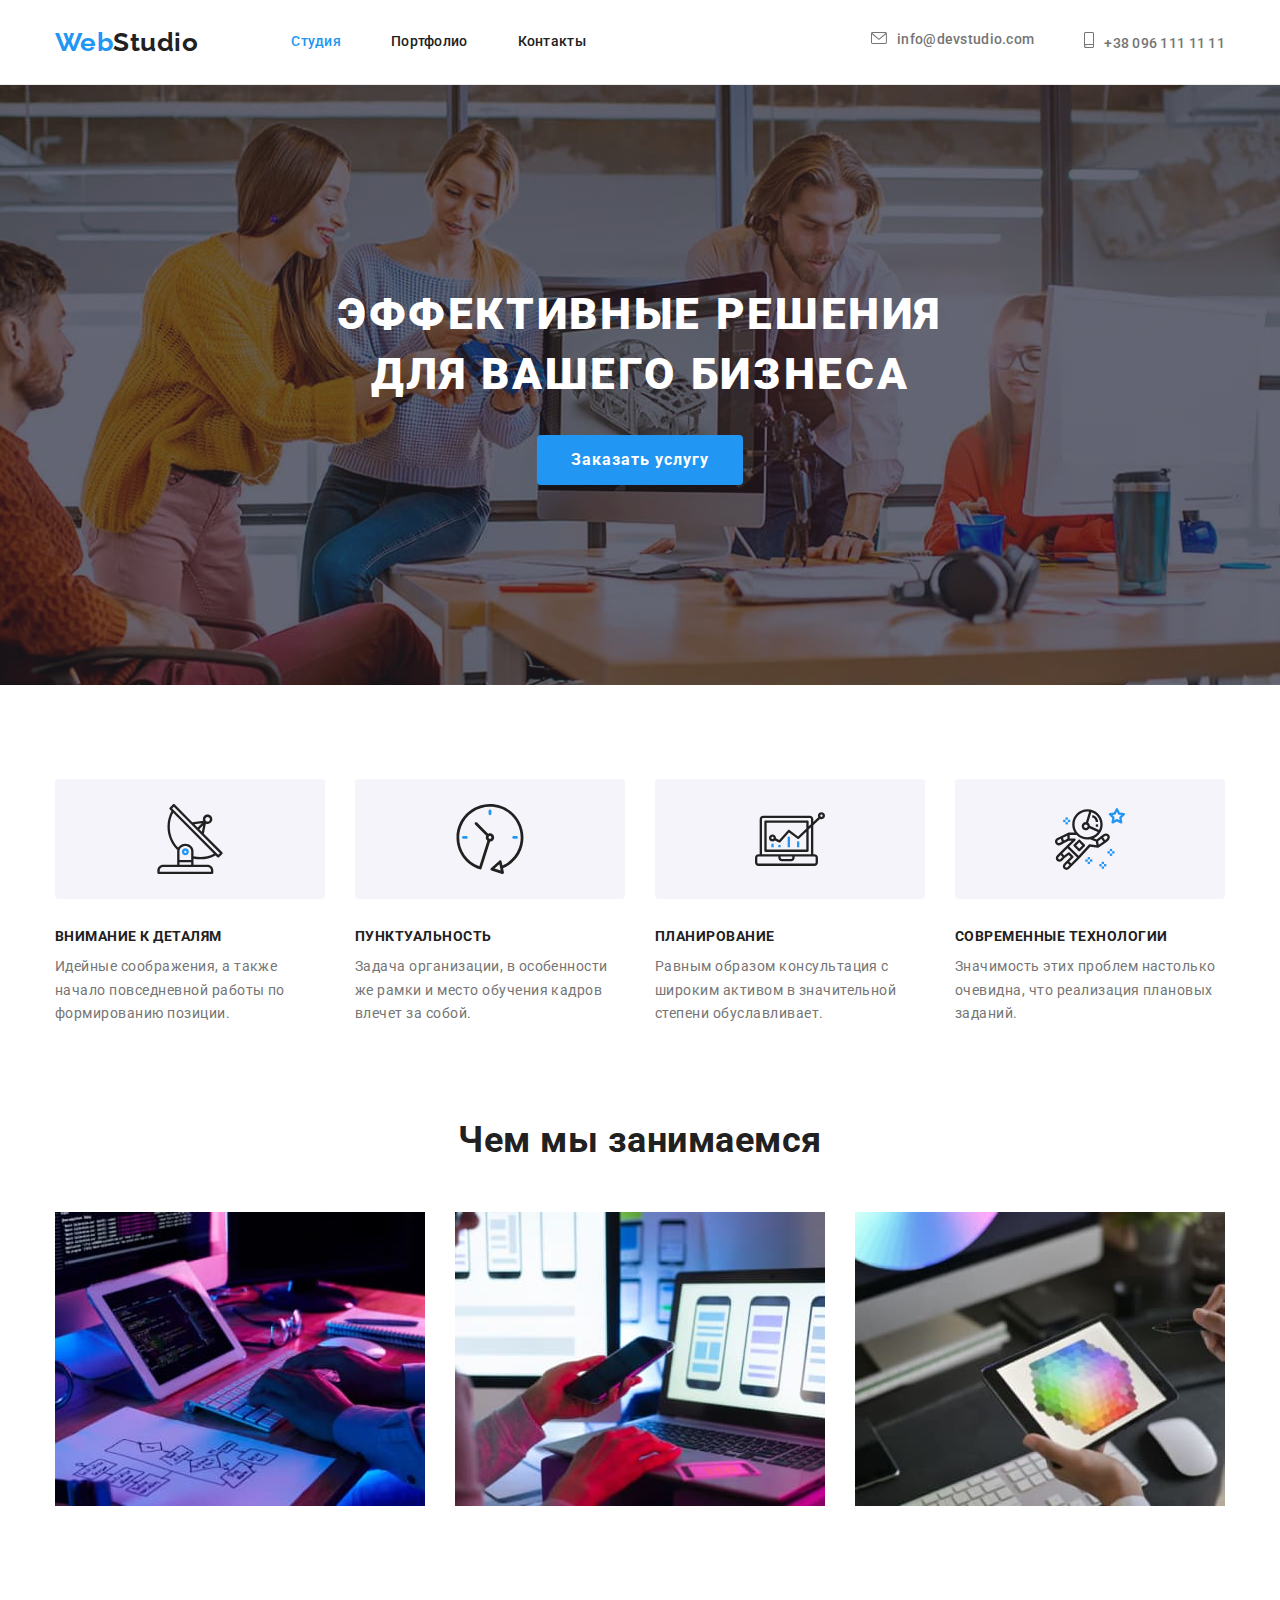
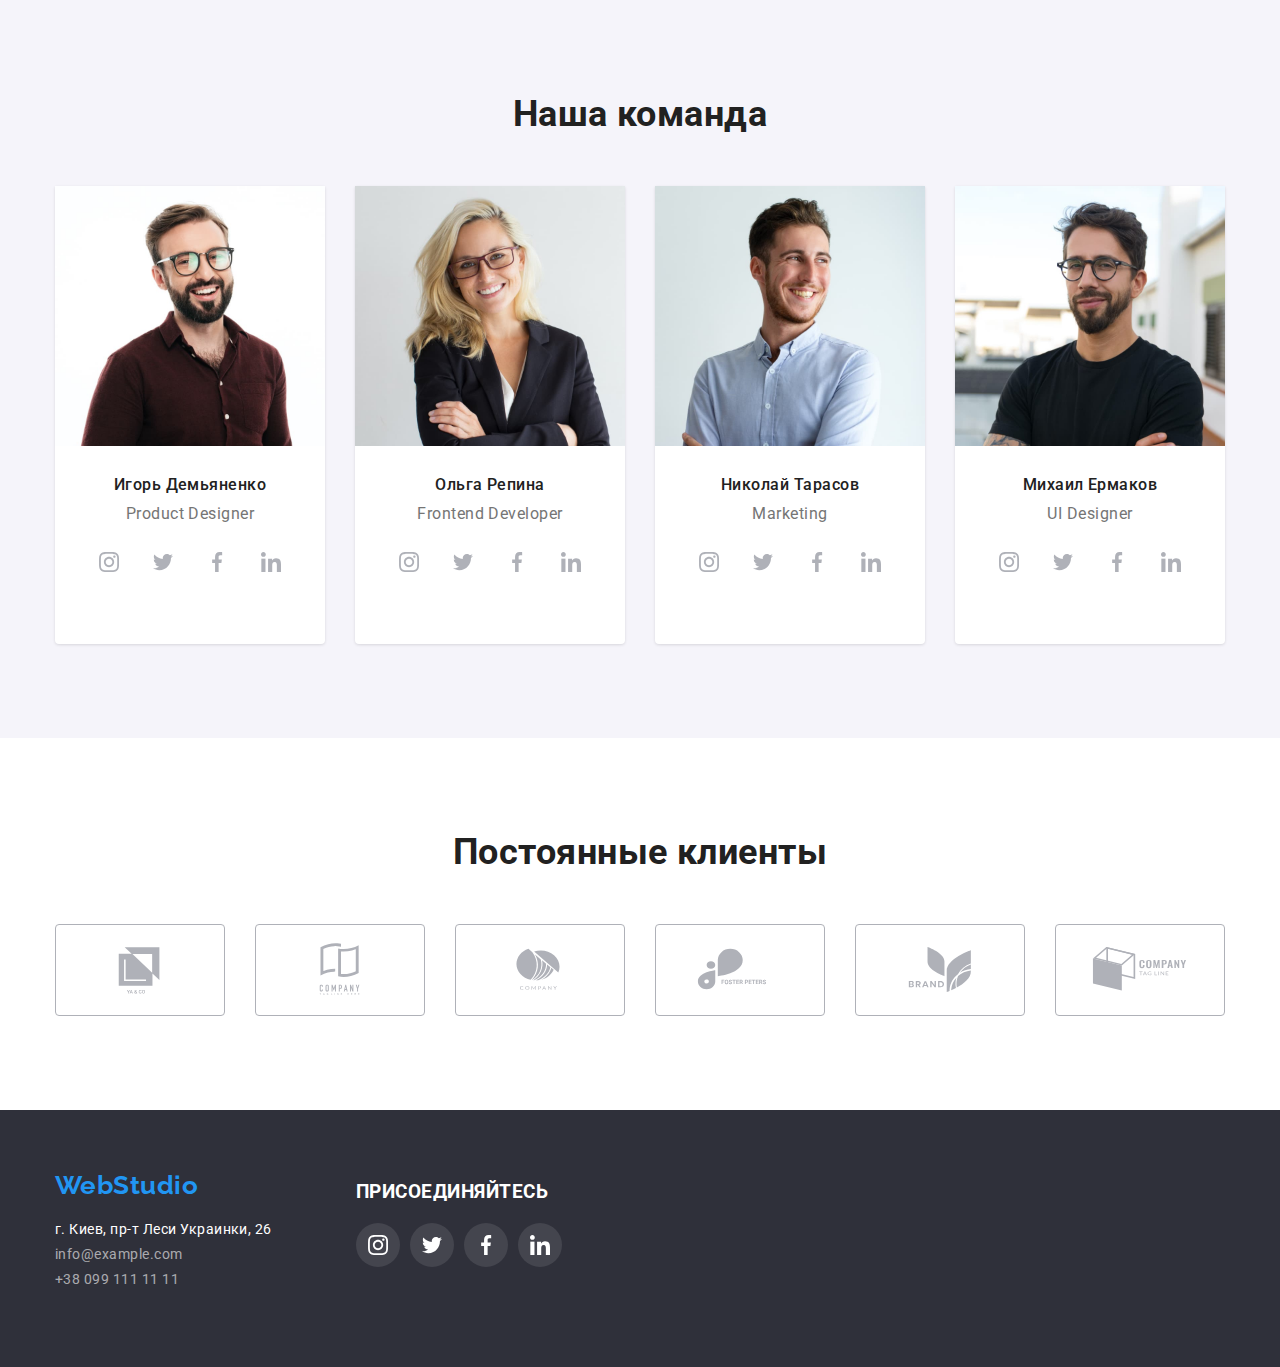
==== commit f834abc6: "з третьої правки" ====
--- a/index.html
+++ b/index.html
@@ -14,10 +14,10 @@
 <body>
 
     <header>
-      <section class="header"> 
+       
           <div class="container container-header">
-            <a href="./index.html" class="logo"> <span class="blue-part">Web</span>Studio</a>
-            <nav class="nav">
+        <a href="./index.html" class="logo"> Web<span class="logo-black">Studio</span></a>
+        <nav class="nav">
                 <ul class="site-nav">
                     <li class="nav-item"><a href="./index.html" class="link current">Студия</a></li>
                     <li class="nav-item"><a href="./portfolio.html" class="link ">Портфолио</a></li>
@@ -25,7 +25,7 @@
             
                 </ul>
             </nav>
-         <div class="connection"> 
+         
             <ul class="site-link">
                 <li class="connection-item"><a href="mailto:info@devstudio.com" class="link"><svg class="connection-icon" width="16px" height="12px">
                     <use href="./images/icons&BG/icons.svg#icon-envelope"></use>
@@ -36,9 +36,7 @@
                     </svg>+38 096 111 11 11</a></li>
             </ul>
          </div>   
-         
-          </div> 
-     </section>
+  
     </header>
 
     <main>
@@ -55,7 +53,7 @@
         <section class="section-preferences section">
             <div class="container-preferences container">
                 <h2 class=" visually-hidden "> переваги компанії</h2>
-                <ul class="preferences-list">
+                <ul class="preferences-list card-set">
                     <li class="preferences">
                         <div class="preferences-block">
                                 <div class="pref-img"><svg class="co-worker-soc-icon" width="70px" height="70px">
@@ -103,7 +101,7 @@
         <section class="works section">
            <div class="container works-container">
                 <h2 class="section-title title works-title">Чем мы занимаемся</h2>
-                <ul class="works-list">
+                <ul class="works-list card-set">
                 
                     <li class="works-foto"><img src="./images/bd(4).jpg" alt="бекенд розработка" width="370"></li>
                     <li class="works-foto"><img src="./images/fd(1).jpg" alt="фронтенд розработка" width="370"></li>
@@ -117,7 +115,7 @@
         <section class="section our-team">
             <div class="container team-container">
                 <h2 class="section-title title">Наша команда</h2>
-                <ul class="team-list">
+                <ul class="team-list card-set">
                     <li class="co-worker">
                         
                          <img src="./images/was-img(1).jpg" alt="Игорь Демьяненко" width="270">
@@ -275,7 +273,7 @@
                     <li class="customer">
                         <a href="" class="customer-link">
                             <svg class="customer-icon" width="106px" height="60px">
-                                <use href="./images/icons&BG/icons.svg#icon"></use>
+                                <use href="./images/icons&BG/icons.svg#icon-Logo-6"></use>
                             </svg>
                         </a>
                     </li>
--- a/css/styles.css
+++ b/css/styles.css
@@ -91,11 +91,12 @@
 
 .link {
     text-decoration: none;
+    color: currentColor;
 }
 
 .section {
-
     padding-top: 94px;
+    padding-bottom: 94px;
 }
 
 /* heder */
@@ -117,29 +118,31 @@
 }
 
 .logo {
+
+    font-family: 'Raleway', sans-serif;
+    font-weight: 700;
+    font-size: 26px;
+    line-height: 1.19;
+    color: var(--accent-color);
+    text-decoration: none;
+}
+
+header .logo {
     margin-right: 93px;
-    
-   
-
-    font-family: 'Raleway', sans-serif;
-        font-weight: 700;
-        font-size: 26px;
-        line-height: 1.19;
-        color: var(--section-title-color);
-        text-decoration: none;
-}
-.logo .blue-part,
-.footer-logo .blue-part {
-    color: var(--accent-color);
-}
-
-.footer-logo {
-    font-family: 'Raleway', sans-serif;
-        font-weight: 700;
-        font-size: 26px;
-        line-height: 1, 19;
-        color: var(--white-color);
-        text-decoration: none;
+}
+
+.footer .logo {
+    margin-bottom: 20px;
+    display: block;
+}
+
+
+.logo-white {
+    color: var(--white-color);
+}
+
+.logo-black {
+    color: var(--section-title-color);
 }
 
 /* site naw */
@@ -181,7 +184,7 @@
 }
 
 .site-link {
-    margin-left: 285px;
+    margin-left: auto;
 }
 
 
@@ -189,10 +192,10 @@
 color: var(--primary-text-color);
 }
 
-.connection-item .link:hover,
+.site-link .link:hover,
 .site-link .link:focus {
-color:var(--accent-color);
-} 
+    color: var(--accent-color);
+}
 
 
 
@@ -239,9 +242,10 @@
            font-weight: 900;
         font-size: 44px;
         line-height: 1.36;
-        margin: 0 auto;
-
-    max-width: 696px;    
+        margin-left: auto;
+        margin-right: auto;
+    
+        max-width: 696px;
      
 }
        
@@ -249,7 +253,7 @@
 .hero .hero-button {
     display: block;
     height: 50px;
-    width: 200;
+    min-width: 200px;
     margin: 0 auto;
     padding: 10px  34px;
         border-radius: 4px;
@@ -261,7 +265,7 @@
         background-color: #2196F3; 
 
         cursor: pointer; 
-        margin-top: 30px;  
+   
 }
 
 
@@ -283,19 +287,15 @@
 
  /* перша секція */
 
-.preferences:not(:last-child) {
-    margin-right: 30px;
-}
-
-
- .preferences-list {
-    display: flex;
- }
- 
- .section-preferences {
-
- 
- }
+  .section-preferences {
+    padding-bottom: 0;
+  }
+
+
+  .preferences {
+      flex-basis: calc((100% - 90px) / 4);
+  }
+
 
  .container-preferences {
 
@@ -317,8 +317,6 @@
 
 
 .preferences-title {
-    height: 16px;
-    width: 270px;
     margin-bottom: 10px;
         font-weight: 700;
         font-size: 14px;
@@ -326,8 +324,7 @@
         color: var(--section-title-color)
 }
 .preferences-text {
-    height: 75px;
-    width: 270px;
+
         font-size: 14px;
         line-height: 1.71;
  }
@@ -348,67 +345,42 @@
 
  /* -----------WORKS--------- */
 
-.works {
- margin-bottom: 94px;
-}
-
-
-.works-list {
-     display: flex;
-
-}
-
-.works-foto:not(:last-child) {
-     margin-right: 30px;
-     
-}
-
-.works-title {
-    width: 376;
-
-}
+
+
+.works-foto {
+    flex-basis: calc((100% - 60px) / 3);
+
+}
+
+
 
 
 
 /* наша команда */
 
 .co-worker {
-    width: 270px;
+    flex-basis: calc((100% - 90px) / 4);
     background-color: var(--white-color);
     border-bottom-right-radius: 4px;
     border-bottom-left-radius: 4px;
     box-shadow: 0px 2px 1px 0px #00000033;
-    
-        box-shadow: 0px 1px 1px 0px #00000024;
-    
-        box-shadow: 0px 1px 3px 0px #0000001F;;
-
-}
-
-
-
-.co-worker:not(:last-child) {
-    margin-right: 30px;
-}
-
-.team-list {
- display: flex;
-}
-
-.team-container {
-
-   padding-bottom: 94px;
+
+    box-shadow: 0px 1px 1px 0px #00000024;
+
+    box-shadow: 0px 1px 3px 0px #0000001F;
+    ;
 
 }
 
 .our-team {
 background: #F5F4FA;
-
-}
+}
+
 
 .co-worker-info {
-    margin-bottom: 30px;
-    margin-top: 30px;
+    padding-top: 30px;
+    padding-bottom: 30px;
+    text-align: center;
 }
 
 .name {
@@ -416,7 +388,7 @@
         font-size: 16px;
         line-height: 1.17;
         margin-bottom: 10px;
-        text-align: center;
+
 
 }
 
@@ -424,7 +396,7 @@
         font-size: 16px;
         line-height: 1.17;
         margin-bottom: 16px;
-        text-align: center;
+
 
 }
 
@@ -611,16 +583,13 @@
  
 /* filter button */
 
-.portfolio-cnt {
-   margin-bottom: 94px;
-
-}
+
 
 .filter {
     display: flex;
     margin: 0 auto;
     justify-content: center;
-    flex-basis: calc((100%-30px)3);
+    margin-bottom: 50px;
 }
 
 .card-set {
@@ -638,7 +607,7 @@
     padding: 6px 22px;
     border: 0;
     border-radius: 4px;
-    margin-bottom: 50px;
+
 
 
     font-weight: 500;
@@ -665,12 +634,15 @@
  
  /* приклади */
 
- .one-exampl {
-     border: 1px solid #EEEEEE;
-     width: 370px;
+.one-exampl {
+
+    flex-basis: calc((100% - 60px) / 3);
      
  }
 
+  .exampl-wrap {
+      border: 1px solid #EEEEEE;
+  }
 
  .one-exampl:hover,
  .one-exampl:focus {
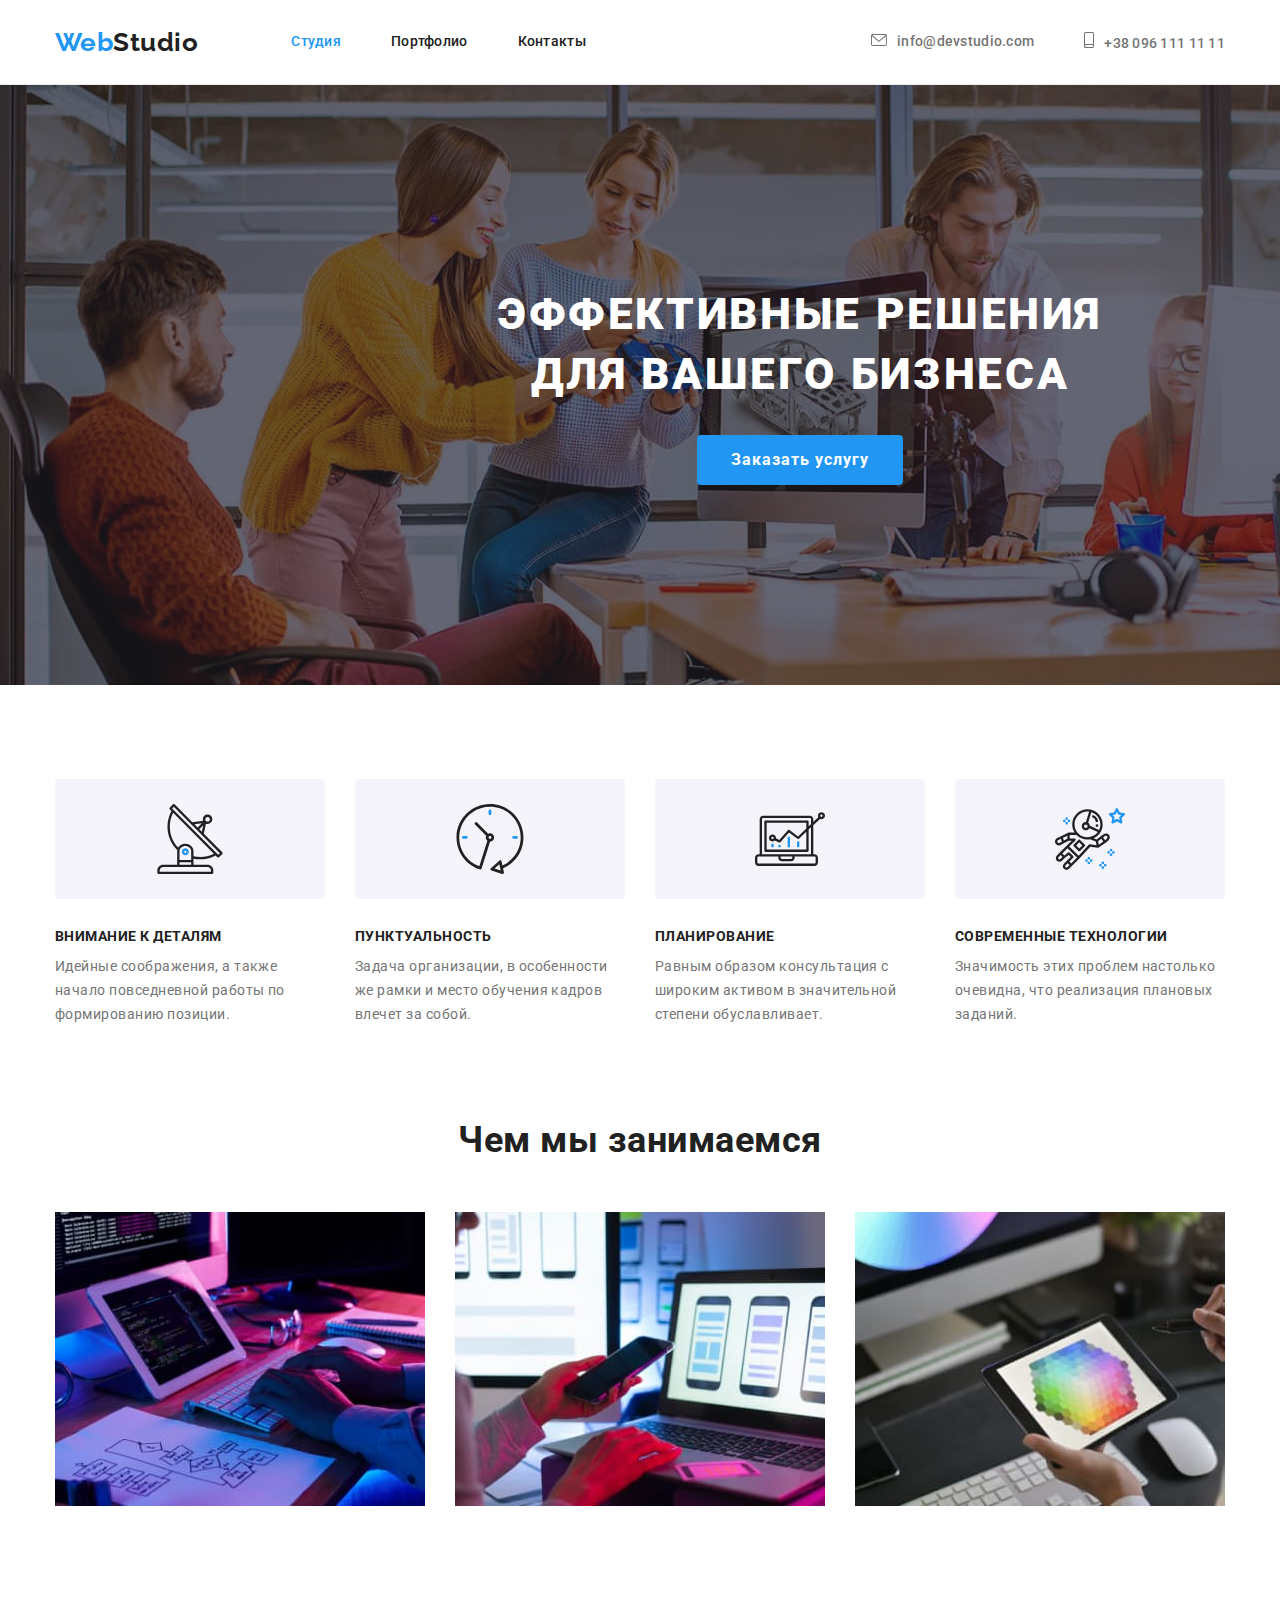
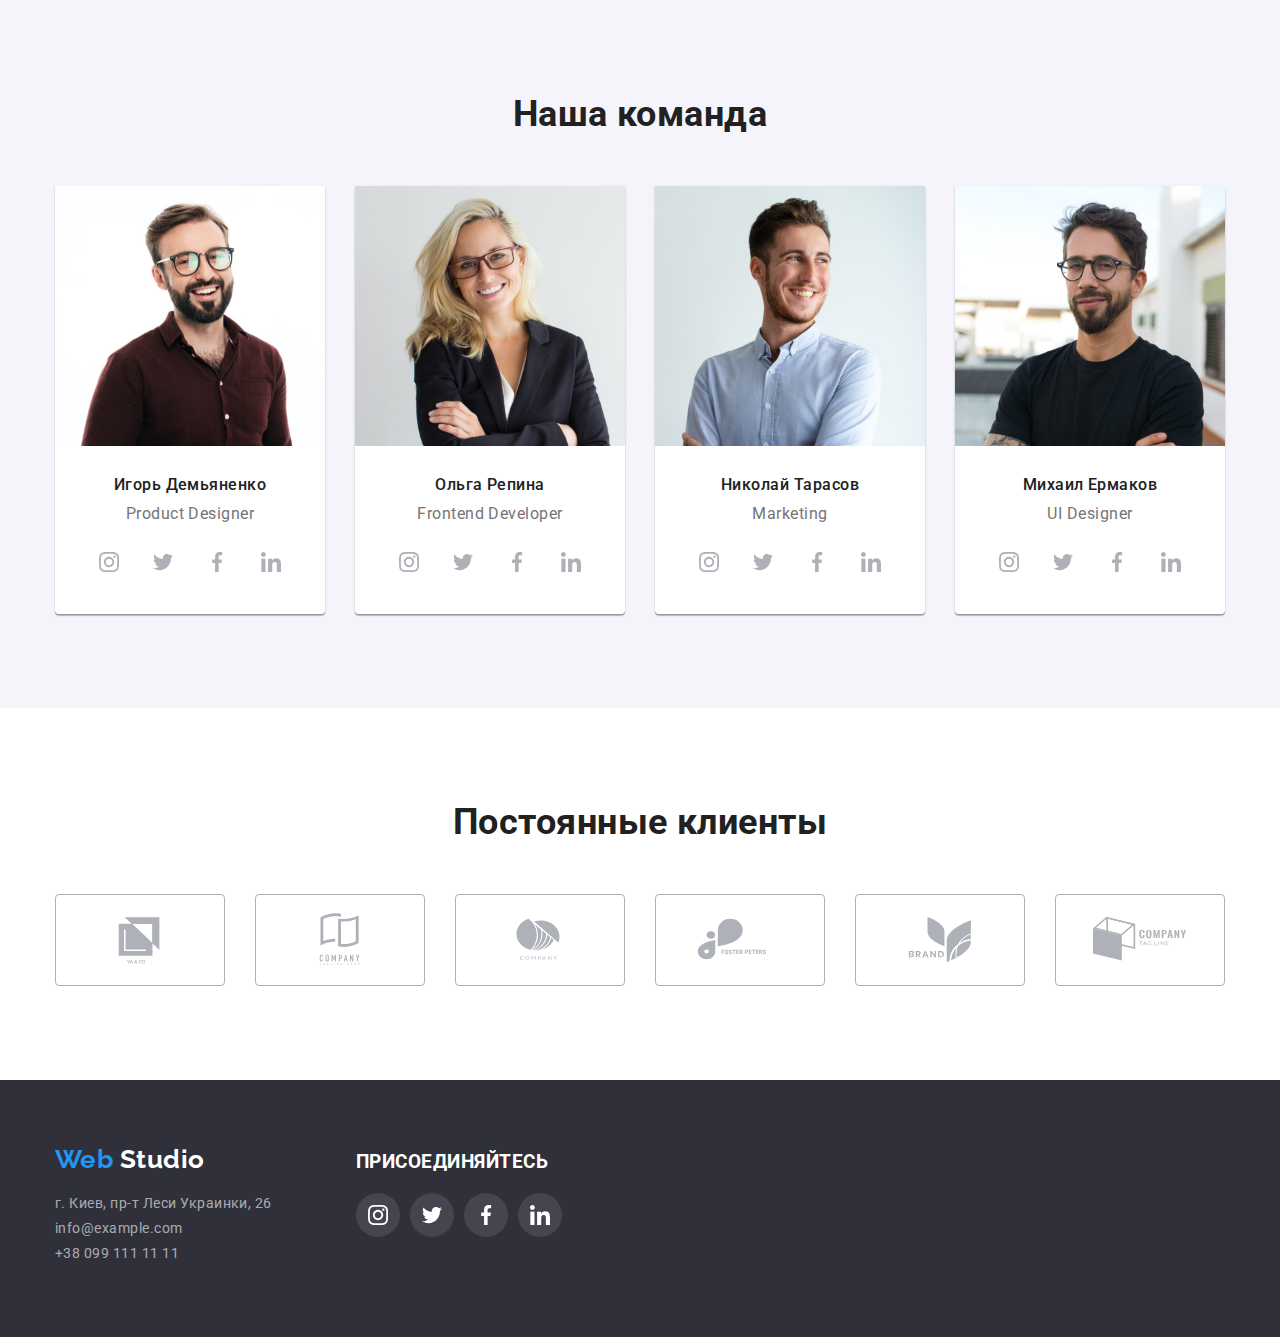
==== commit 850eeaed: "шо знав" ====
--- a/index.html
+++ b/index.html
@@ -41,7 +41,7 @@
 
     <main>
         <!--верхній баннер-->
-        <section class="hero section">
+        <section class="hero">
             <div class="container">
                 <h1 class="hero-title title">Эффективные решения для вашего бизнеса</h1>
                 <button type="button" class="hero-button">Заказать услугу</button>
@@ -266,7 +266,7 @@
 
 
 
-        <section class="regular-costomers">
+        <section class="regular-costomers section">
             <div class="container customers-container">
                 <h2 class="section-title customer-title">Постоянные клиенты</h2>
                 <ul class="customer-list">
@@ -322,12 +322,22 @@
 
     <footer class="footer">
         <div class="footer-containers container">
-            <div class=" footer-container">
-                <a href="./index.html" class="footer-logo logo"> <span class="blue-part">Web</span>Studio</a>
+            <div class=" address-container">
+                <a href="./index.html" class="footer-logo logo"> Web <span class="logo-white">Studio </span></a>
                 <address class="address">
-                    <p class="kuyiv-address">г. Киев, пр-т Леси Украинки, 26</p>
-                    <a href="mailto:info@example.com" class="link">info@example.com</a>
-                    <a href="tel:+380991111111" class="link tell-link">+38 099 111 11 11</a>
+                    <ul class="list">
+                        <li class="adress-item">
+                            <a href="https://goo.gl/maps/nEoxrLHgyLhJDWgF7" target="_blank" rel="noopener noreferrer nofollow"
+                                class="kuyiv-address link">г. Киев, пр-т Леси Украинки, 26</a>
+                        </li>
+                        <li class="adress-item">
+                            <a href="mailto:info@example.com" class="link">info@example.com</a>
+                        </li>
+                        <li class="adress-item">
+                            <a href="tel:+380991111111" class="link tell-link">+38 099 111 11 11</a>
+                        </li>
+            
+                    </ul>
                 </address>
             </div>
             
--- a/css/styles.css
+++ b/css/styles.css
@@ -184,6 +184,9 @@
 }
 
 .site-link {
+    
+ align-items: center;
+   
     margin-left: auto;
 }
 
@@ -207,7 +210,7 @@
         line-height: 1.14;
         letter-spacing: 0.02em; 
          display: flex;
-
+ align-items: center;
 
 }
 /* хедер закрито */
@@ -218,15 +221,11 @@
 
 /* герой */
 
-.hero .container{
-
- /* margin-bottom: ; */
-
-}
+
 
 .hero {
     background-image:linear-gradient(rgba(47, 48, 58, 0.4), rgba(47, 48, 58, 0.4)), url(../images/icons&BG/Img-bg-hero.jpg);
-    background-position: center;
+   min-width: 1600px;
     background-repeat: no-repeat;
     background-position: center;
     padding-top: 200px;
@@ -251,10 +250,8 @@
        
 /* button */
 .hero .hero-button {
-    display: block;
-    height: 50px;
+    
     min-width: 200px;
-    margin: 0 auto;
     padding: 10px  34px;
         border-radius: 4px;
         font-family: inherit;
@@ -363,12 +360,7 @@
     background-color: var(--white-color);
     border-bottom-right-radius: 4px;
     border-bottom-left-radius: 4px;
-    box-shadow: 0px 2px 1px 0px #00000033;
-
-    box-shadow: 0px 1px 1px 0px #00000024;
-
-    box-shadow: 0px 1px 3px 0px #0000001F;
-    ;
+    box-shadow: 0px 1px 3px rgba(0, 0, 0, 0.12), 0px 1px 1px rgba(0, 0, 0, 0.14), 0px 2px 1px rgba(0, 0, 0, 0.2);
 
 }
 
@@ -411,24 +403,14 @@
 }
 
 .customers-container {
-    padding-top: 94px;
-    padding-bottom: 94px;
-
-}
-
-
-
-
-
-.customer {
-    width: 170px;
-    height: 92px;
-    border: 1px solid #AFB1B8;
-        border-radius: 4px;
-        align-content: center;
-    justify-content: center;
-    display: flex;
-}
+ 
+}
+
+
+
+
+
+
 
 .customer:not(:last-child) {
     margin-right: 30px;
@@ -438,34 +420,42 @@
 .customer-list {
     
     display: flex;
-    
+    align-items: baseline;
 }
 
 
 .customer:hover,
 .customer:focus
  {
-    border: 1px solid var(--accent-color);
+     color: var(--accent-color);
+  
 }
 
 .customer-link:hover,
 .customer-link:focus {
-    color: var(--accent-color);
-    border: var(--accent-color);
+    color: inherit;
+    border-color: var(--accent-color);
+    /* color: var(--accent-color);
+    border: var(--accent-color); */
 }
 
 .customer-link {
-    
+    width: 170px;
+        height: 92px;
+        border: 1px solid #AFB1B8;
+        border-radius: 4px;
+    
+    display: flex;
     align-items: center;
     
         justify-content: center;
-        display: flex;
+        
     color: var(--icon-silver--);
 }
 
 .customer-icon {
    
-   
+   position: absolute;
     fill: currentColor;
 }
 
@@ -501,30 +491,24 @@
 
 .footer-containers {
     display: flex;
-}
-
-
-
-.footer-container {
-    width: 231px;
-    padding-bottom: 60px;
-    padding-top: 60px;
-    margin-right: 70px;
-}
+    align-items: baseline;
+}
+
+
+
+
 
 .footer {
     background: #2F303A;
     display: flex;
 }
 
-.address {
-    margin-top: 20px;
-    color: #ffffff;
-}
 
 .kuyiv-address {
     margin-bottom: 9px;
     font-style: normal;
+     margin-top: 20px;
+    color: #ffffff;
 }
 
 .address .link {
@@ -550,6 +534,7 @@
 .join-container {
     margin-bottom: 100px;
     margin-top: 72px;
+    margin-left: 70px;
 }
 
 
@@ -619,12 +604,7 @@
 }
 .filter-button:hover,
 .filter-button:focus {
-    box-shadow: 0px 2px 2px 0px #0000001F;
-    
-        box-shadow: 0px 1px 2px 0px #00000014;
-    
-        box-shadow: 0px 3px 1px 0px #0000001A;
-
+    box-shadow: 0px 3px 1px rgba(0, 0, 0, 0.1), 0px 1px 2px rgba(0, 0, 0, 0.08), 0px 2px 2px rgba(0, 0, 0, 0.12);
     font-family: inherit;
 
     color: var(--white-color);
@@ -641,34 +621,32 @@
  }
 
   .exampl-wrap {
+      padding: 20px 24px;
+      border-top: 0;
       border: 1px solid #EEEEEE;
   }
 
  .one-exampl:hover,
  .one-exampl:focus {
-    box-shadow: 1px 4px 6px 0px #00000029;
-    
-        box-shadow: 0px 4px 4px 0px #0000000F;
-    
-        box-shadow: 0px 1px 1px 0px #0000001F;
+    box-shadow: 0px 1px 1px rgba(0, 0, 0, 0.12), 0px 4px 4px rgba(0, 0, 0, 0.06), 1px 4px 6px rgba(0, 0, 0, 0.16);
  }
 
 
 .exampls .title {
-    padding: 0 0 0 24px;
+    
     font-weight: 700;
         font-size: 18px;
         line-height: 2;
         letter-spacing: 0.06em;
-        margin-top: 20px;
+        
 } 
 
 .exampls .kind {
-    padding: 0 0 0 24px;
+    
         font-size: 16px;
         line-height: 1.87;
         color: var(--primary-text-color);
-        margin-bottom: 20px;
+       
         margin-top: 4px;
 }
 
@@ -725,7 +703,7 @@
 .co-worker-soc-list {
     display: flex;
     justify-content: center;
-    margin-bottom: 30px; 
+   
 }
 
 .co-worker-soc-item:not(:last-child) {
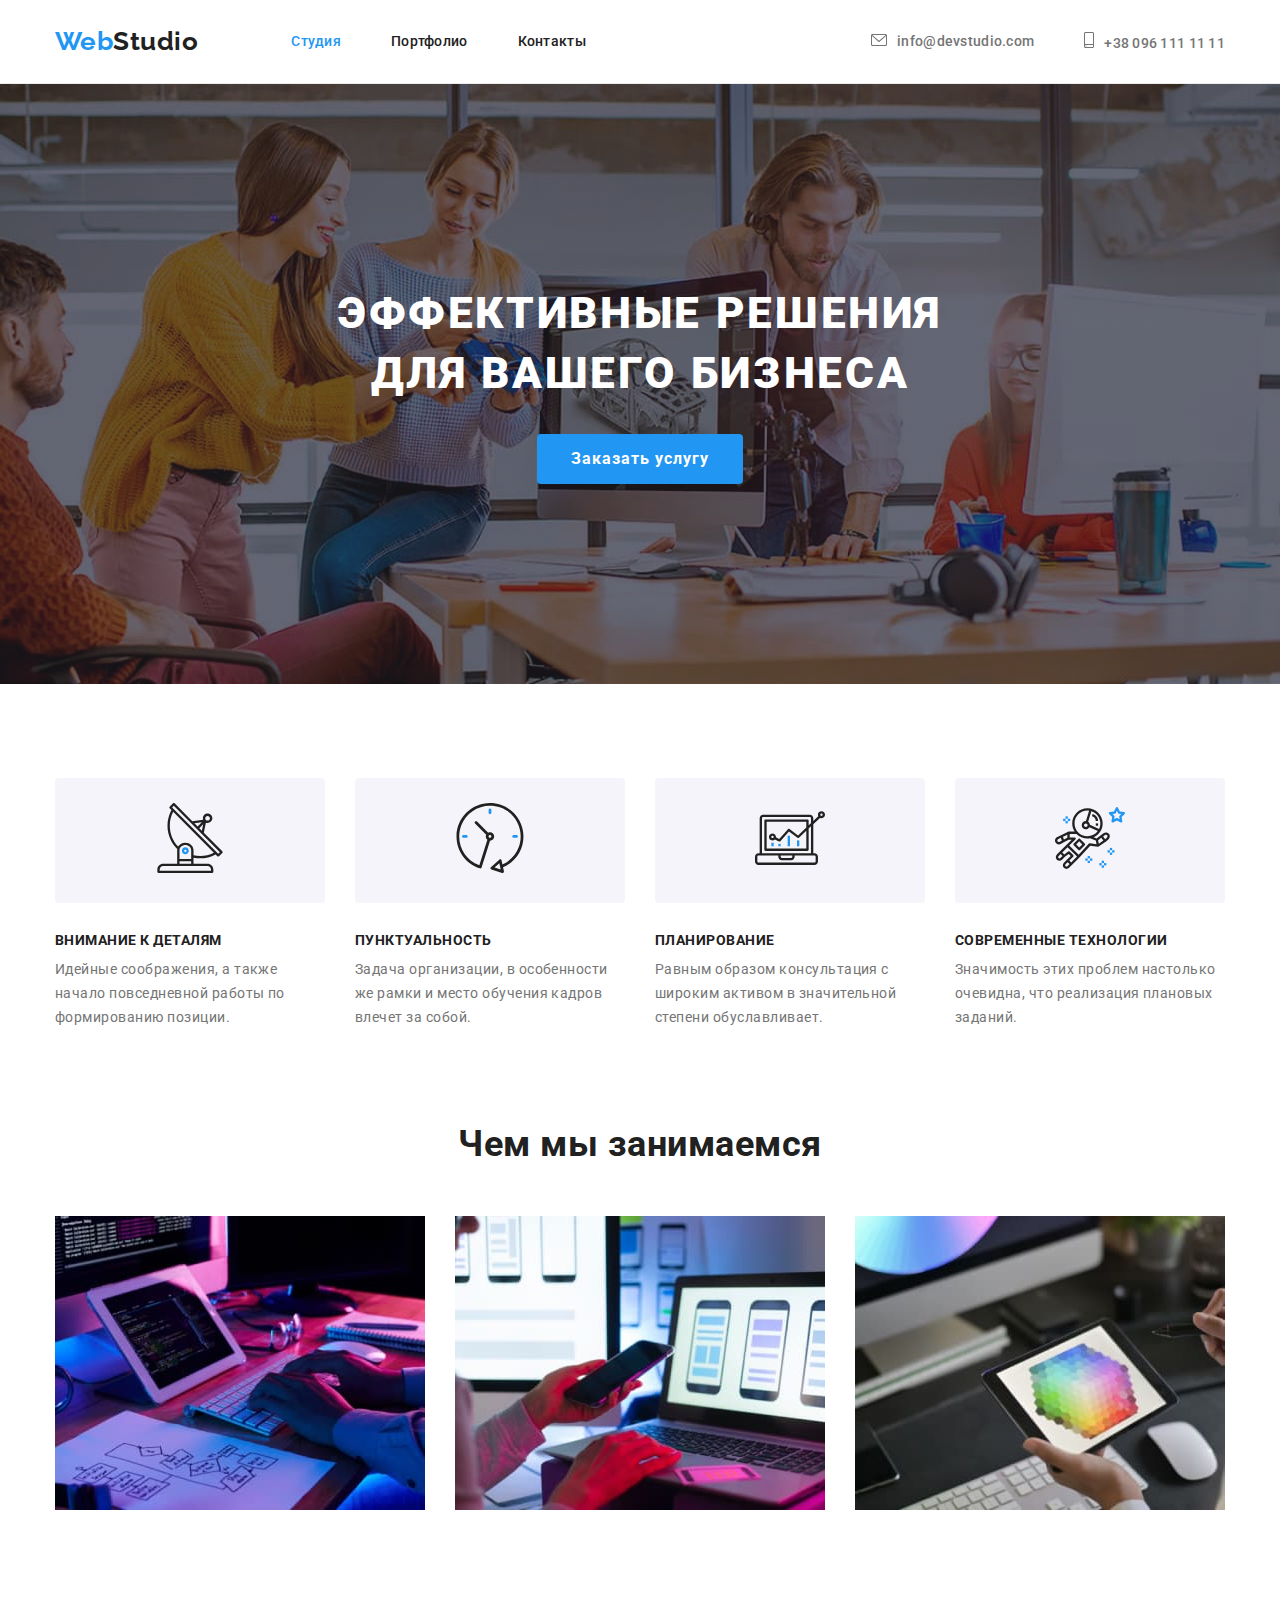
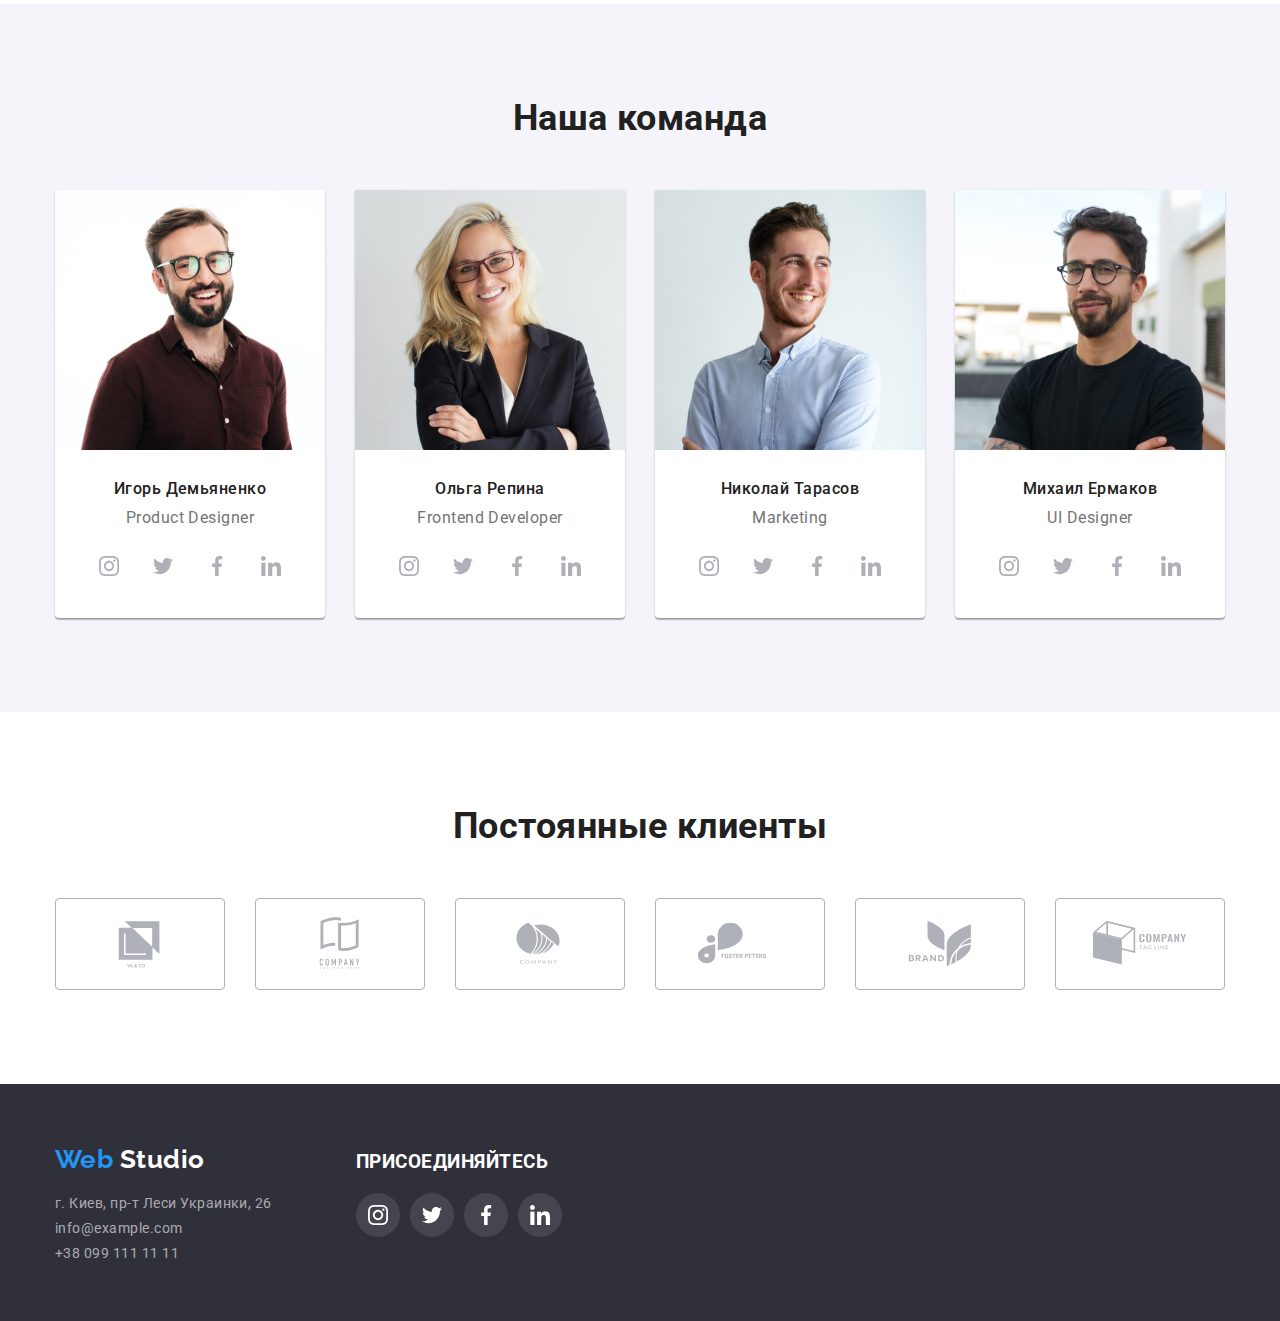
==== commit cac2e2a8: "правильна робота" ====
--- a/index.html
+++ b/index.html
@@ -55,14 +55,14 @@
                 <h2 class=" visually-hidden "> переваги компанії</h2>
                 <ul class="preferences-list card-set">
                     <li class="preferences">
-                        <div class="preferences-block">
+                        
                                 <div class="pref-img"><svg class="co-worker-soc-icon" width="70px" height="70px">
                                     <use href="./images/icons&BG/icons.svg#icon-antenna-1"></use>
                                 </svg></div>
                                 <h3 class="title preferences-title">Внимание к деталям</h3>
                                <p class="preferences-text">Идейные соображения, а также начало повседневной работы по формированию позиции.</p>
                   
-                        </div>
+                     
                       </li>
                     <li class="preferences">
                         <div class="pref-img"><svg class="co-worker-soc-icon" width="70px" height="70px">
@@ -269,7 +269,7 @@
         <section class="regular-costomers section">
             <div class="container customers-container">
                 <h2 class="section-title customer-title">Постоянные клиенты</h2>
-                <ul class="customer-list">
+                <ul class="customer-list card-set">
                     <li class="customer">
                         <a href="" class="customer-link">
                             <svg class="customer-icon" width="106px" height="60px">
@@ -300,7 +300,7 @@
                     </li>
                     <li class="customer">
                         <a href="" class="customer-link">
-                            <svg class="customer-icon" width="106px" height="60px">
+                            <svg class="customer-icon" width="106" height="60">
                                 <use href="./images/icons&BG/icons.svg#icon-Logo-4"></use>
                             </svg>
                         </a>
@@ -322,7 +322,7 @@
 
     <footer class="footer">
         <div class="footer-containers container">
-            <div class=" address-container">
+            <div class=" address-container footer-item">
                 <a href="./index.html" class="footer-logo logo"> Web <span class="logo-white">Studio </span></a>
                 <address class="address">
                     <ul class="list">
@@ -341,11 +341,34 @@
                 </address>
             </div>
             
-            <div class="join-container ">
+            <div class="join-container footer-item">
             
                 <h3 class="join-title">присоединяйтесь</h3>
-            
-                <ul class="soc-list">
+                                    <ul class="co-worker-soc-list">
+                                        <li class="co-worker-soc-item">
+                                            <a href="" class="master-soc">
+                                                <svg class="co-worker-soc-icon" width="20px" height="20px">
+                                                    <use href="./images/icons&BG/icons.svg#icon-instagram-2-1"></use>
+                                                </svg>
+                                            </a>
+                                        </li>
+                                        <li class="co-worker-soc-item">
+                                            <a href="" class="master-soc"> <svg class="co-worker-soc-icon" width="20px" height="20px">
+                                                    <use href="./images/icons&BG/icons.svg#icon-twitter-1"></use>
+                                                </svg></a>
+                                        </li>
+                                        <li class="co-worker-soc-item">
+                                            <a href="" class="master-soc"> <svg class="co-worker-soc-icon" width="20px" height="20px">
+                                                    <use href="./images/icons&BG/icons.svg#icon-facebook-11"></use>
+                                                </svg></a>
+                                        </li>
+                                        <li class="co-worker-soc-item">
+                                            <a href="" class="master-soc"><svg class="co-worker-soc-icon" width="20px" height="20px">
+                                                    <use href="./images/icons&BG/icons.svg#icon-linkedin-1"></use>
+                                                </svg></a>
+                                        </li>
+                                    </ul>
+                <!-- <ul class="soc-list">
                     <li class="soc-item">
                         <a href="" class=" soc">
                             <svg class="co-worker-soc-icon soc-icon" width="20px" height="20px">
@@ -370,7 +393,7 @@
                                 <use href="./images/icons&BG/icons.svg#icon-linkedin-1"></use>
                             </svg></a>
                     </li>
-                </ul>
+                </ul> -->
             
             </div>
         </div>
--- a/css/styles.css
+++ b/css/styles.css
@@ -207,7 +207,7 @@
 .site-nav {
         font-weight: 500;
         font-size: 14px;
-        line-height: 1.14;
+        line-height: 1.1;
         letter-spacing: 0.02em; 
          display: flex;
  align-items: center;
@@ -225,13 +225,13 @@
 
 .hero {
     background-image:linear-gradient(rgba(47, 48, 58, 0.4), rgba(47, 48, 58, 0.4)), url(../images/icons&BG/Img-bg-hero.jpg);
-   min-width: 1600px;
+    background-size: 1600px auto;
     background-repeat: no-repeat;
     background-position: center;
     padding-top: 200px;
     padding-bottom: 200px;
     text-align: center;
-   /* background: #2F303A; */
+
 }
 
     
@@ -294,10 +294,6 @@
   }
 
 
- .container-preferences {
-
- }
-
  .visually-hidden {
      position: absolute;
      width: 1px;
@@ -327,8 +323,7 @@
  }
 
  .pref-img  {
-     width: 270px;
-     height: 120px;
+
      padding: 25px 100px;
     background: #F5F4FA;
     margin-bottom: 30px;
@@ -370,8 +365,7 @@
 
 
 .co-worker-info {
-    padding-top: 30px;
-    padding-bottom: 30px;
+    padding: 30px;
     text-align: center;
 }
 
@@ -412,16 +406,13 @@
 
 
 
-.customer:not(:last-child) {
-    margin-right: 30px;
-}
-
-
-.customer-list {
-    
-    display: flex;
-    align-items: baseline;
-}
+.customer {
+    
+    flex-basis: calc((100% - 150px) / 6 );
+}
+
+
+
 
 
 .customer:hover,
@@ -433,14 +424,14 @@
 
 .customer-link:hover,
 .customer-link:focus {
-    color: inherit;
+    color:var(--accent-color);
     border-color: var(--accent-color);
     /* color: var(--accent-color);
     border: var(--accent-color); */
 }
 
 .customer-link {
-    width: 170px;
+    width: 100%;
         height: 92px;
         border: 1px solid #AFB1B8;
         border-radius: 4px;
@@ -500,12 +491,17 @@
 
 .footer {
     background: #2F303A;
-    display: flex;
+padding-bottom: 60px;
+padding-top: 60px;
+}
+
+.footer .master-soc {
+    color: var(--white-color);
+    background-color: rgba(255, 255, 255, 0.1);
 }
 
 
 .kuyiv-address {
-    margin-bottom: 9px;
     font-style: normal;
      margin-top: 20px;
     color: #ffffff;
@@ -518,9 +514,11 @@
     font-style: normal;
 }
 
-.tell-link {
-    margin-top: 9px;
-}
+ .adress-item:not(:last-child) {
+    margin-bottom: 9px;
+
+}
+
 
 .address-link .link,
 .address {
@@ -532,9 +530,8 @@
 }
 
 .join-container {
-    margin-bottom: 100px;
-    margin-top: 72px;
-    margin-left: 70px;
+
+ 
 }
 
 
@@ -552,6 +549,12 @@
 }
 
 
+.footer-item:not(:last-child){
+    margin-right: 70px;
+
+}
+
+
 
 
 
@@ -626,8 +629,8 @@
       border: 1px solid #EEEEEE;
   }
 
- .one-exampl:hover,
- .one-exampl:focus {
+ .one-exampl .link:hover,
+ .one-exampl .link:focus {
     box-shadow: 0px 1px 1px rgba(0, 0, 0, 0.12), 0px 4px 4px rgba(0, 0, 0, 0.06), 1px 4px 6px rgba(0, 0, 0, 0.16);
  }
 
@@ -665,8 +668,9 @@
 color: var(--white-color);
 }
 
-.exampls .title {
-
+.exampl-link {
+    display: flex;
+    flex-direction: column;
 }
 
 
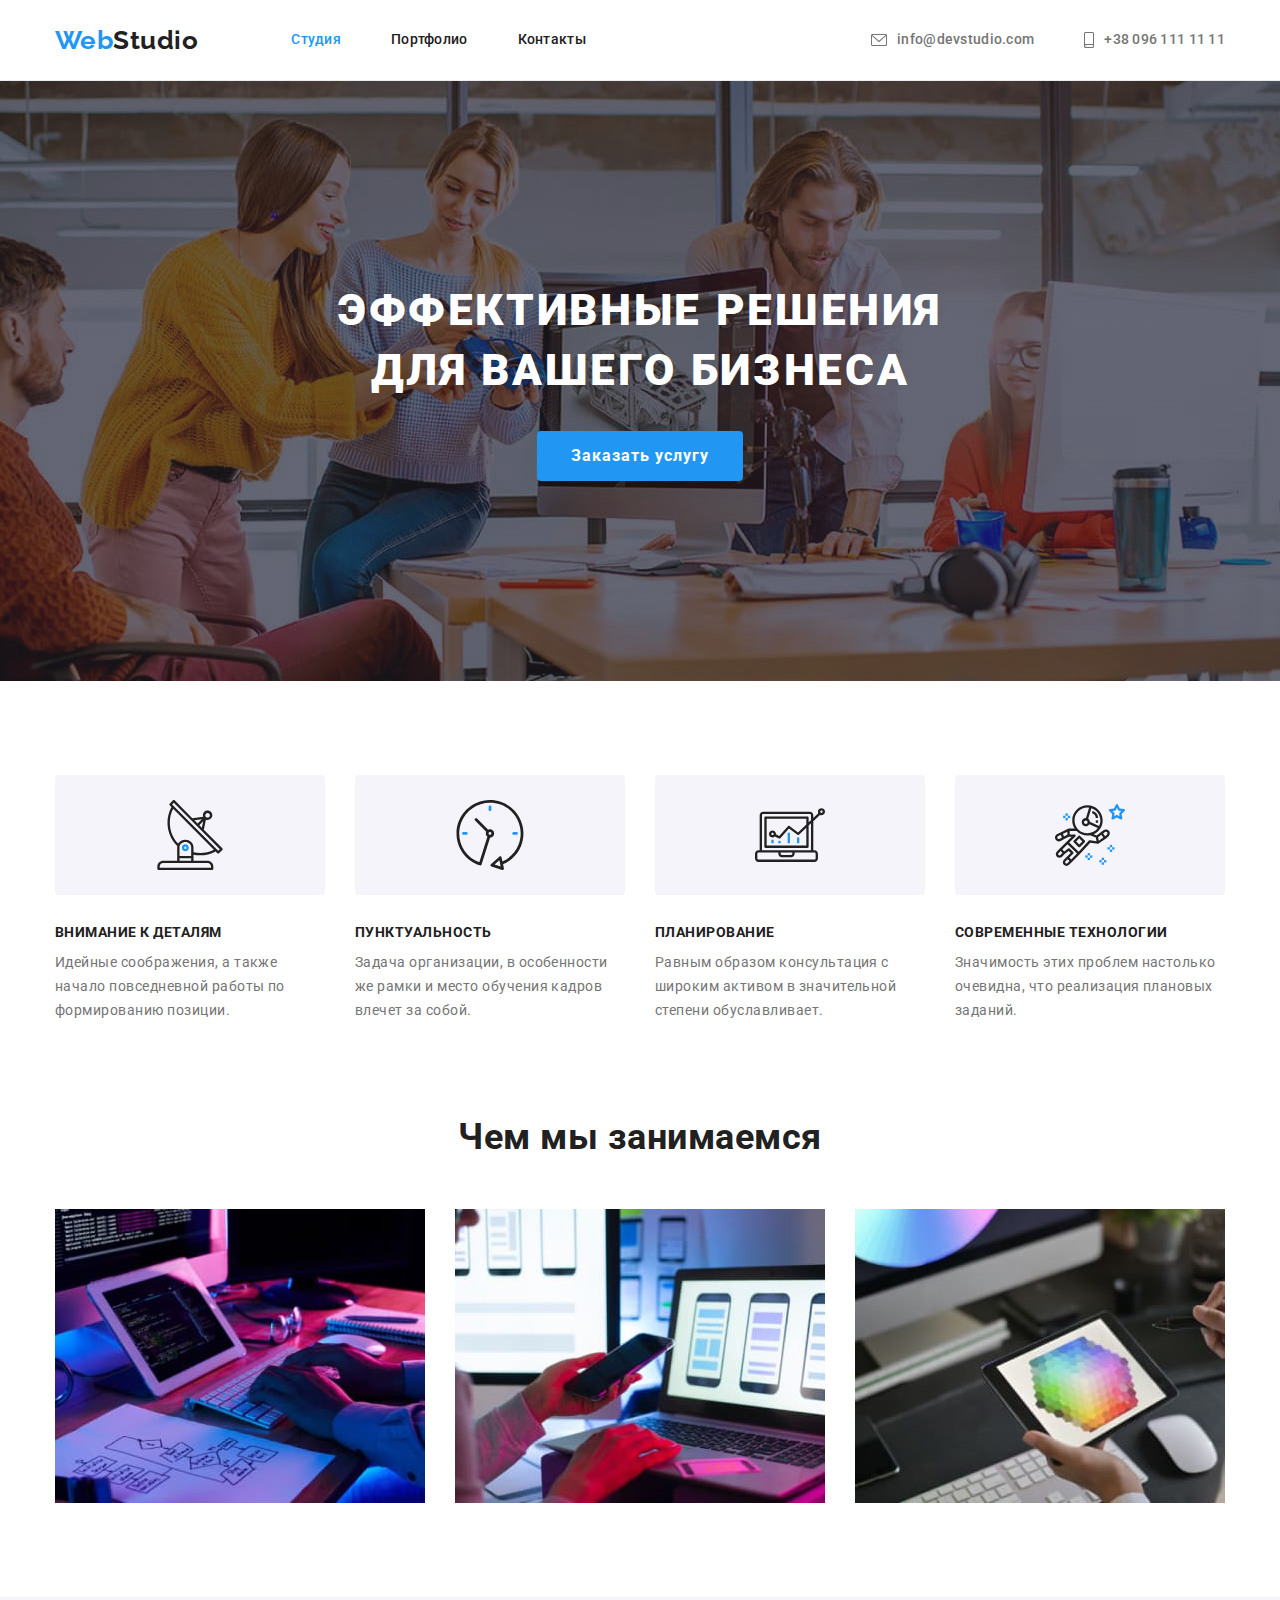
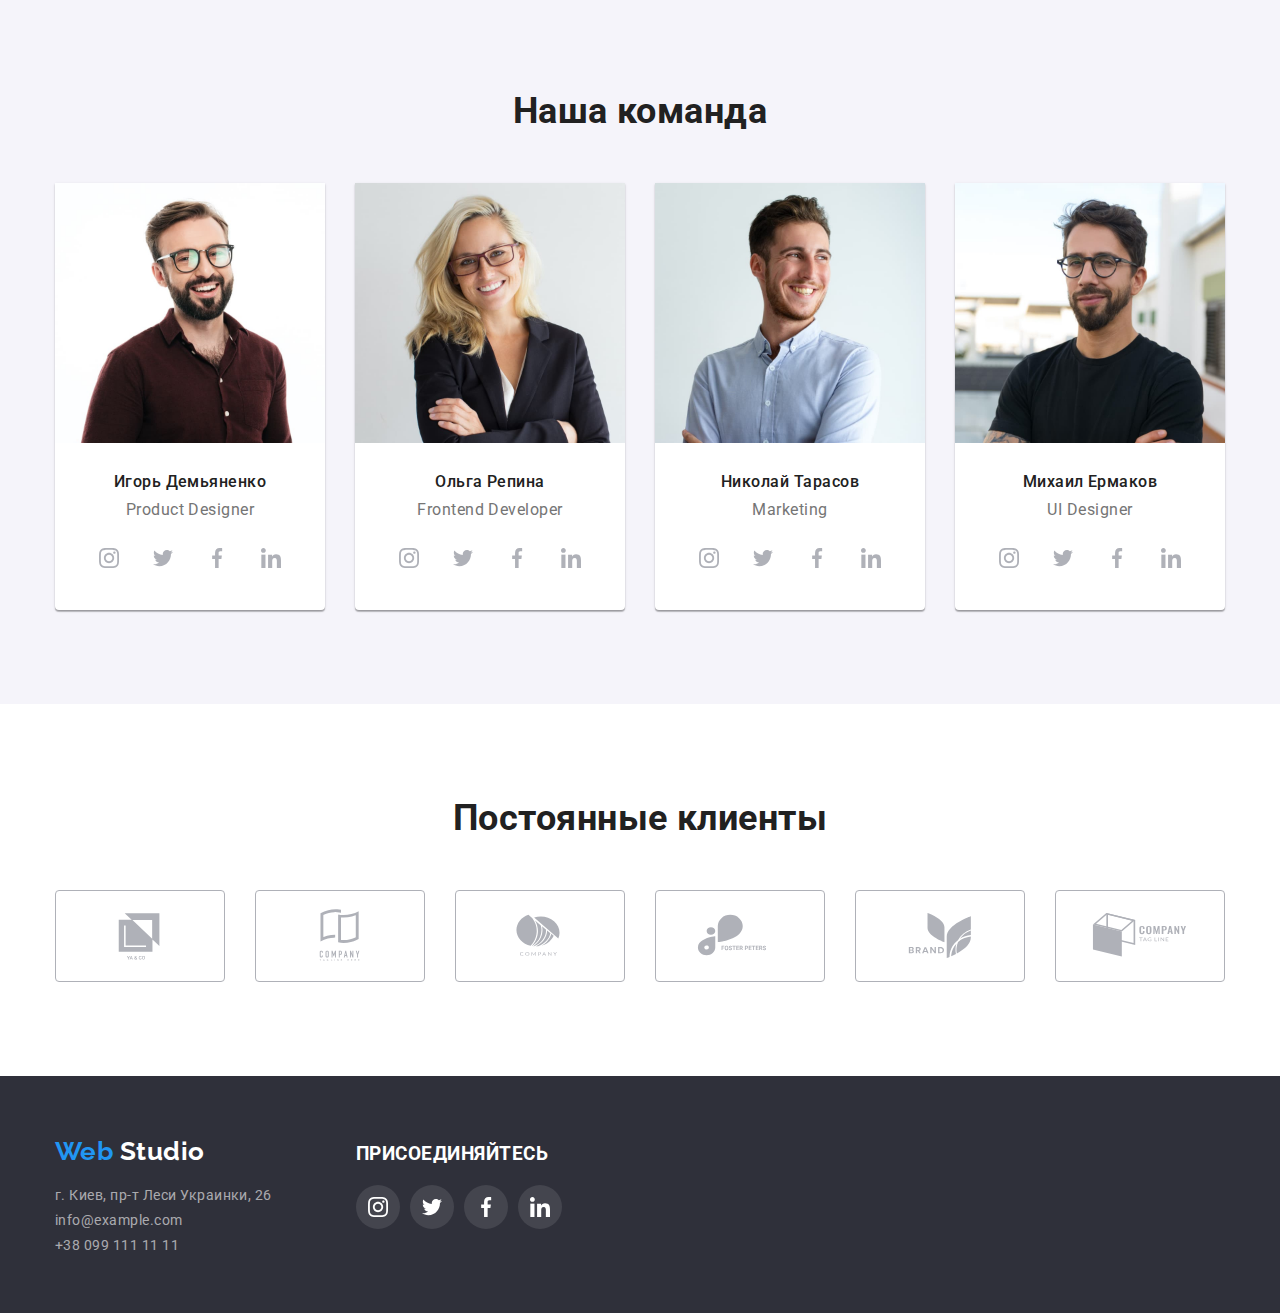
==== commit b5e382a9: "іщ" ====
--- a/index.html
+++ b/index.html
@@ -368,33 +368,7 @@
                                                 </svg></a>
                                         </li>
                                     </ul>
-                <!-- <ul class="soc-list">
-                    <li class="soc-item">
-                        <a href="" class=" soc">
-                            <svg class="co-worker-soc-icon soc-icon" width="20px" height="20px">
-                                <use href="./images/icons&BG/icons.svg#icon-instagram-2-1"></use>
-                            </svg>
-                        </a>
-                    </li>
-                    <li class="co-worker-soc-item">
-                        <a href="" class="soc"> <svg class="co-worker-soc-icon" width="20px" height="20px">
-                                <use href="./images/icons&BG/icons.svg#icon-twitter-1"></use>
-                            </svg></a>
-                    </li>
-                    <li class="co-worker-soc-item">
-                        <a href="" class="soc">
-                            <svg class="co-worker-soc-icon" width="20px" height="20px">
-                                <use href="./images/icons&BG/icons.svg#icon-facebook-11"></use>
-                            </svg>
-                        </a>
-                    </li>
-                    <li class="co-worker-soc-item">
-                        <a href="" class="soc"><svg class="co-worker-soc-icon" width="20px" height="20px">
-                                <use href="./images/icons&BG/icons.svg#icon-linkedin-1"></use>
-                            </svg></a>
-                    </li>
-                </ul> -->
-            
+ 
             </div>
         </div>
       
--- a/css/styles.css
+++ b/css/styles.css
@@ -157,6 +157,7 @@
 
 .site-nav .link {
     color: var(--section-title-color);
+            
 
 }
 
@@ -193,6 +194,8 @@
 
 .site-link .link {
 color: var(--primary-text-color);
+display: flex;
+    align-items: center;
 }
 
 .site-link .link:hover,
@@ -323,8 +326,11 @@
  }
 
  .pref-img  {
-
-     padding: 25px 100px;
+     display: flex;
+     align-items: center;
+     justify-content: center;
+
+    height: 120px;
     background: #F5F4FA;
     margin-bottom: 30px;
     border-radius: 4px;
@@ -608,7 +614,6 @@
 .filter-button:hover,
 .filter-button:focus {
     box-shadow: 0px 3px 1px rgba(0, 0, 0, 0.1), 0px 1px 2px rgba(0, 0, 0, 0.08), 0px 2px 2px rgba(0, 0, 0, 0.12);
-    font-family: inherit;
 
     color: var(--white-color);
     background-color: var(--accent-color);
